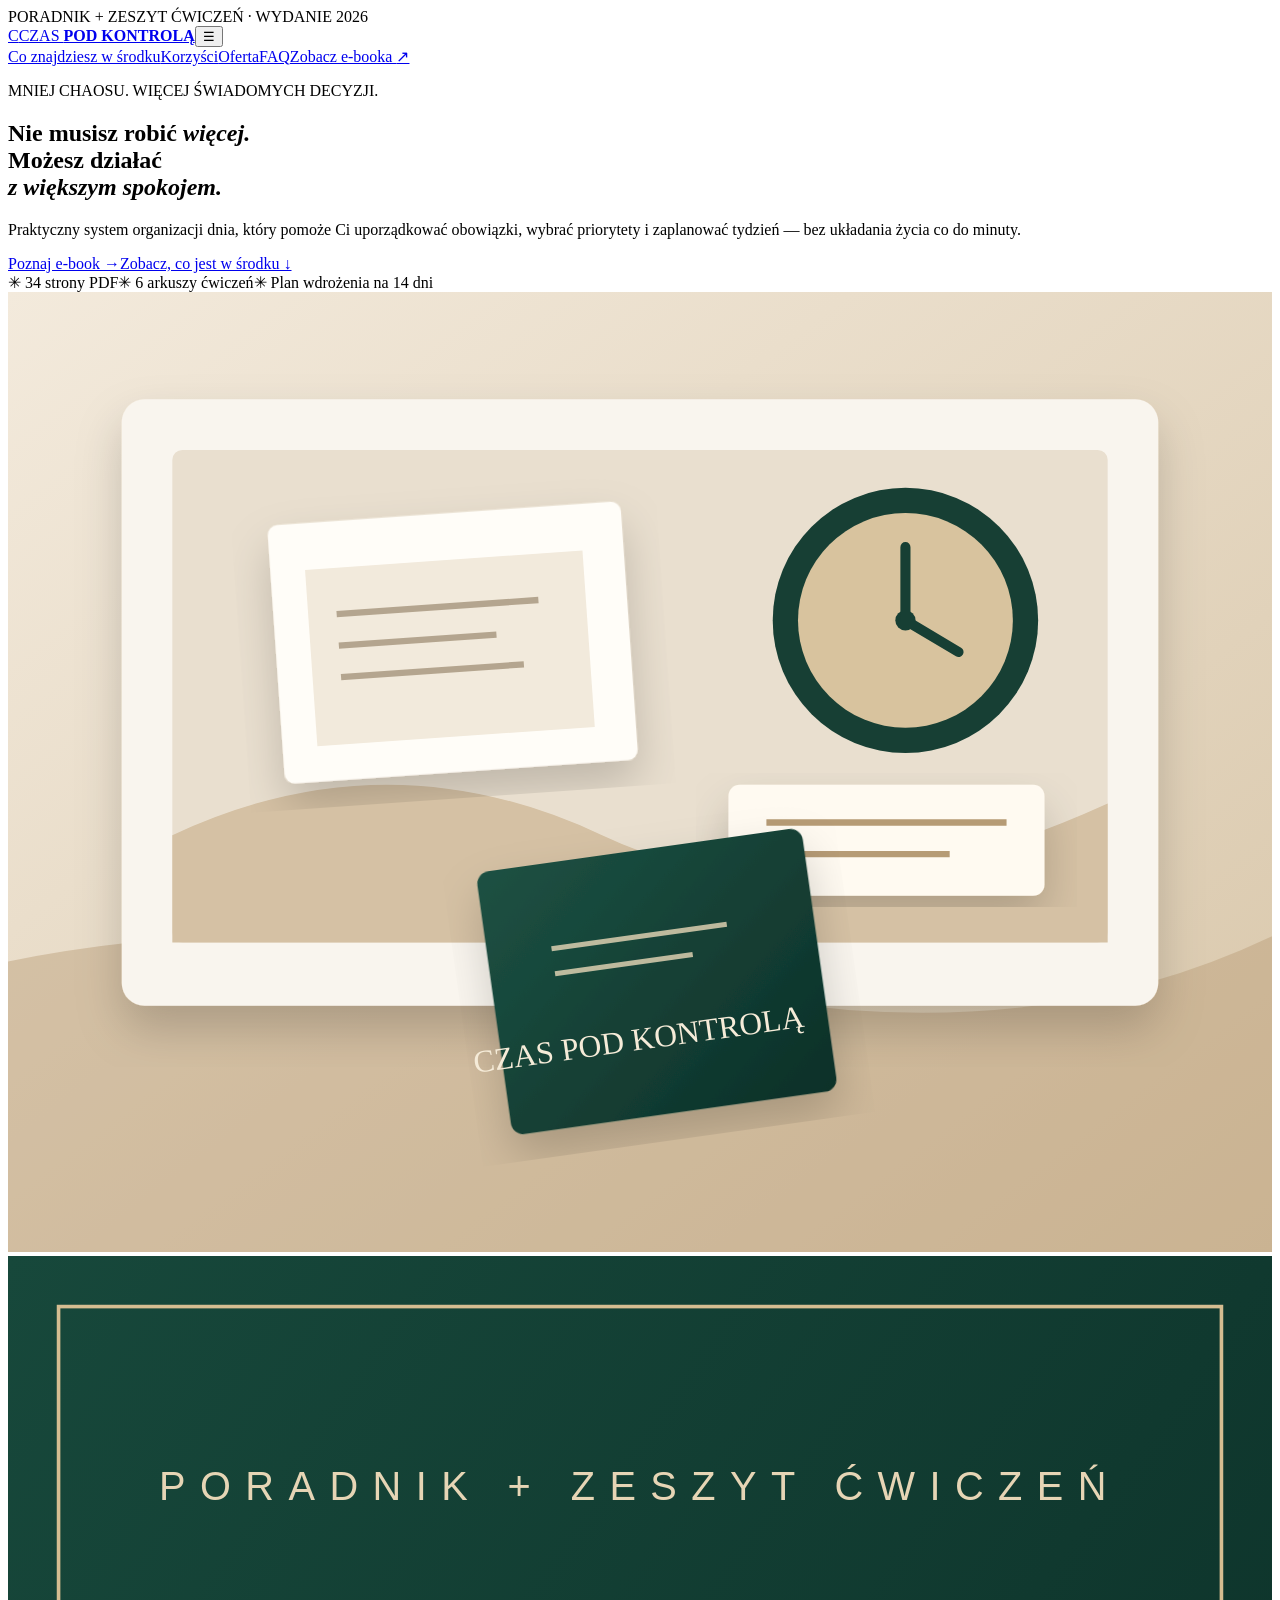
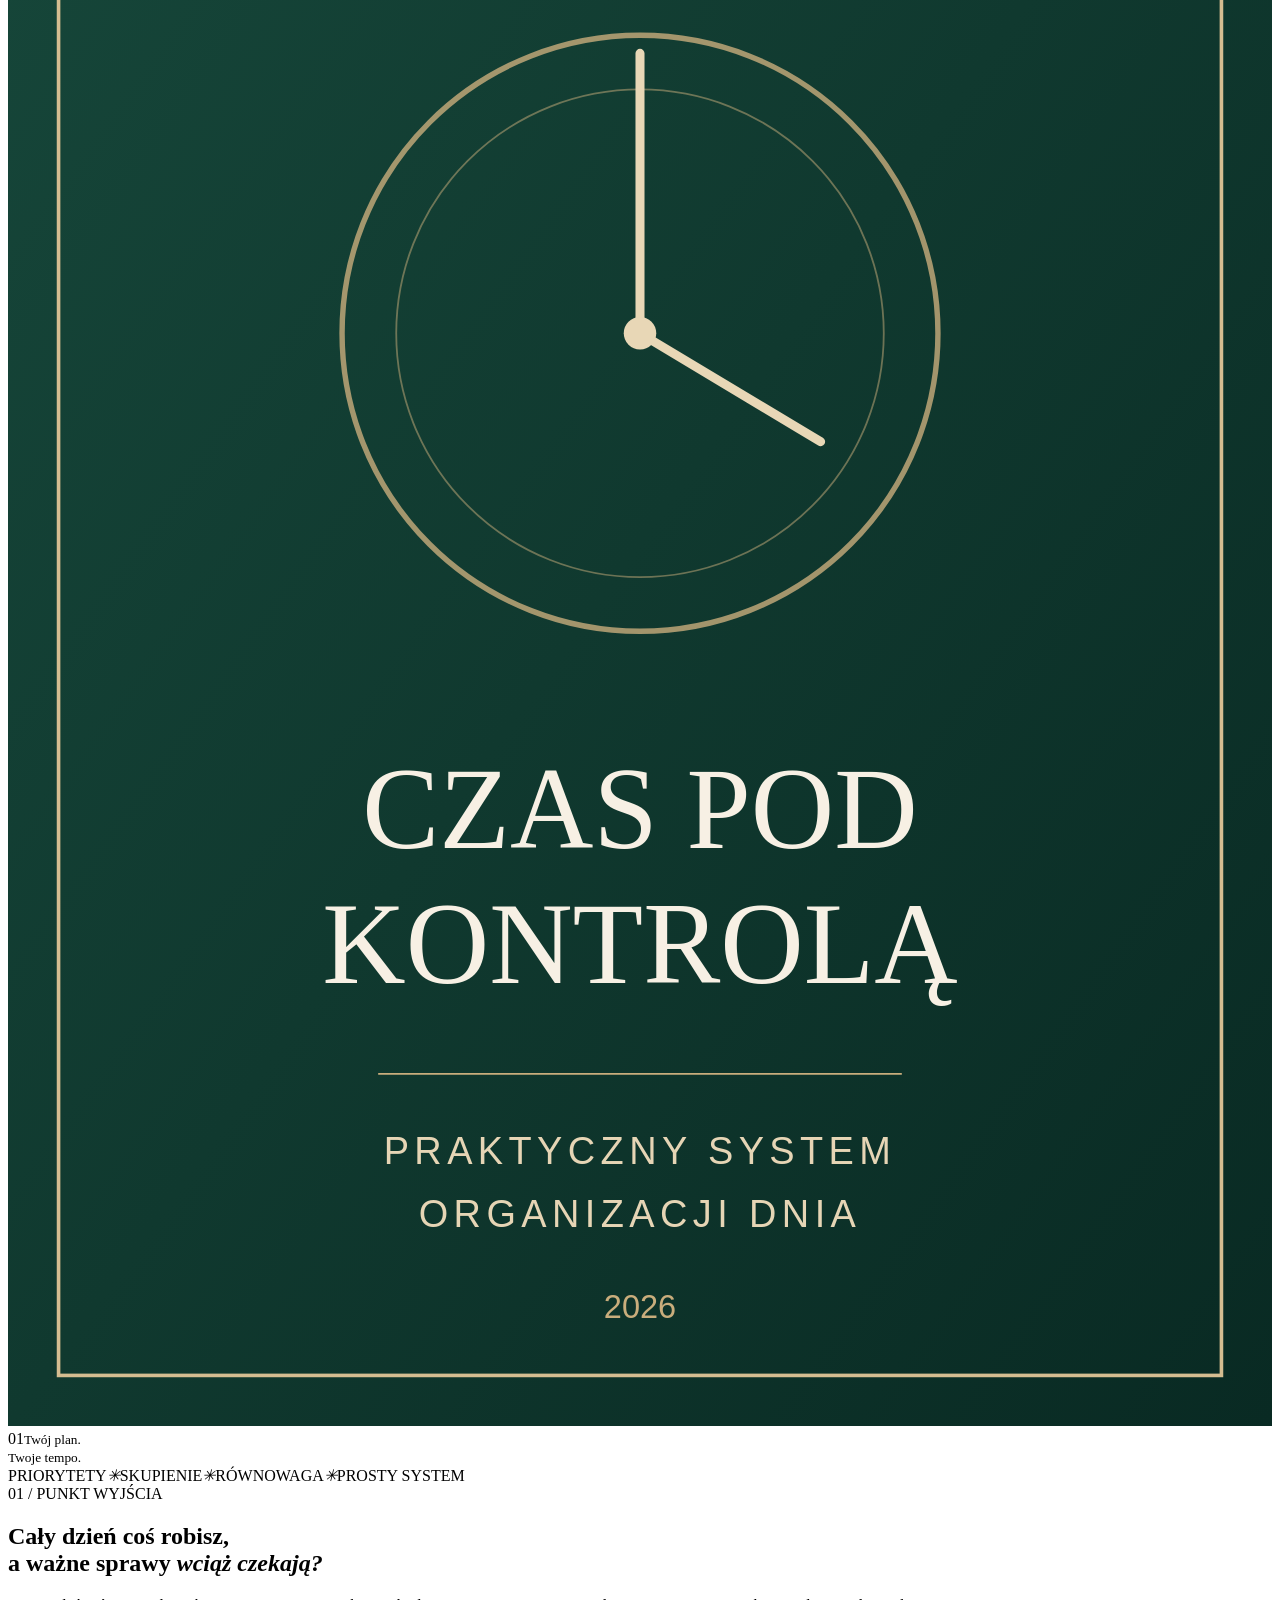
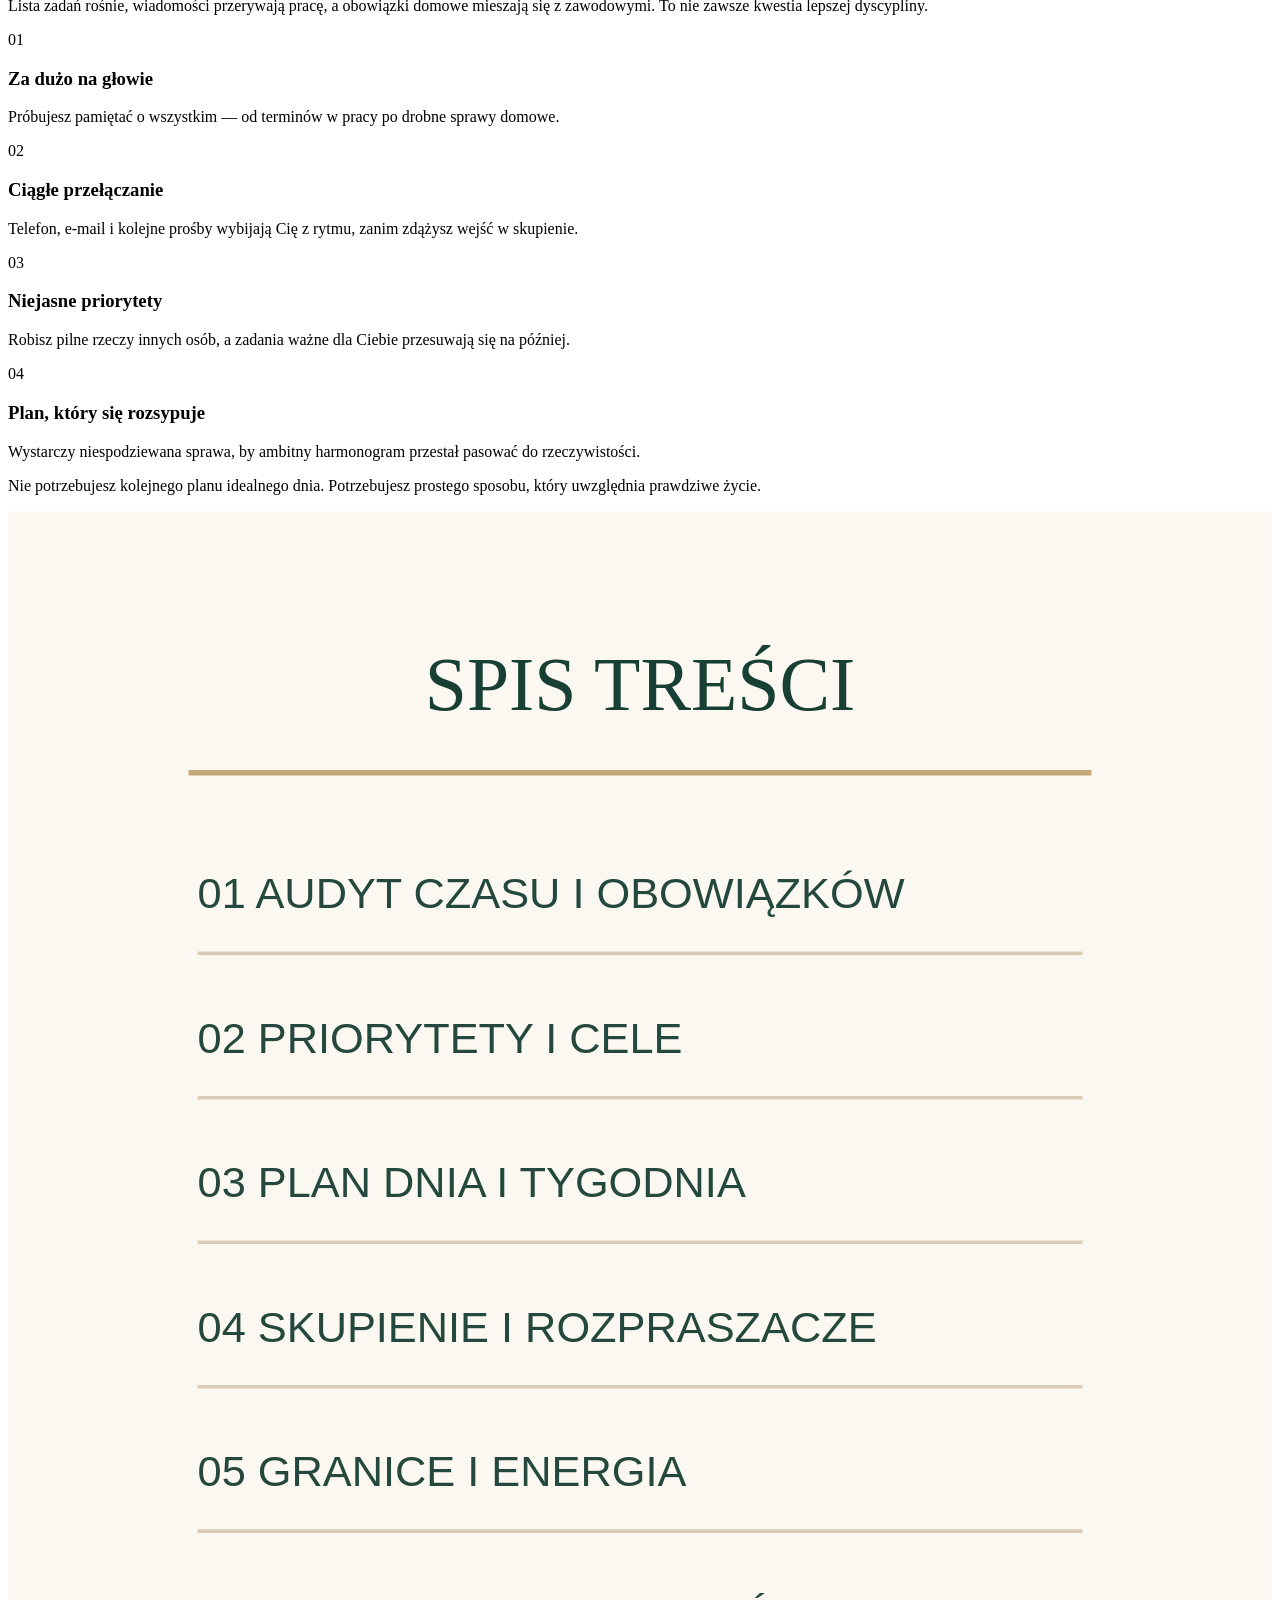
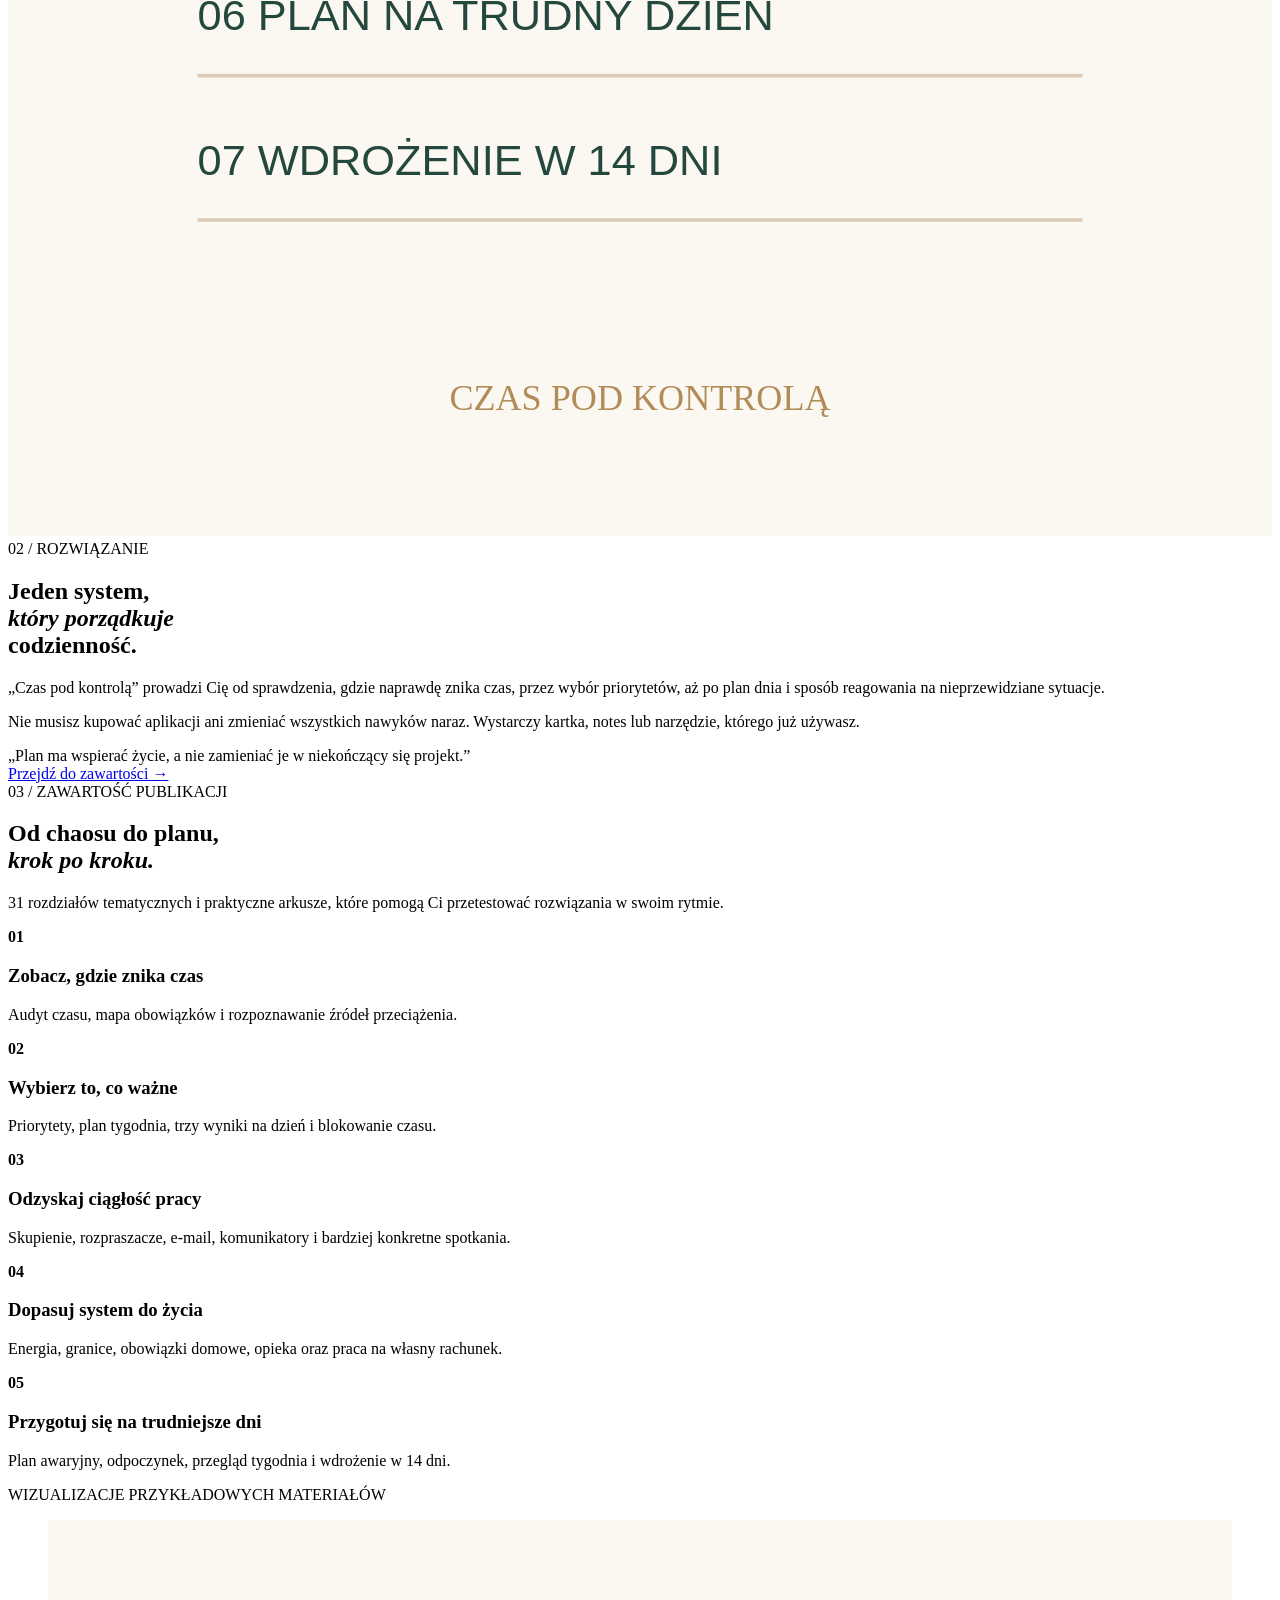
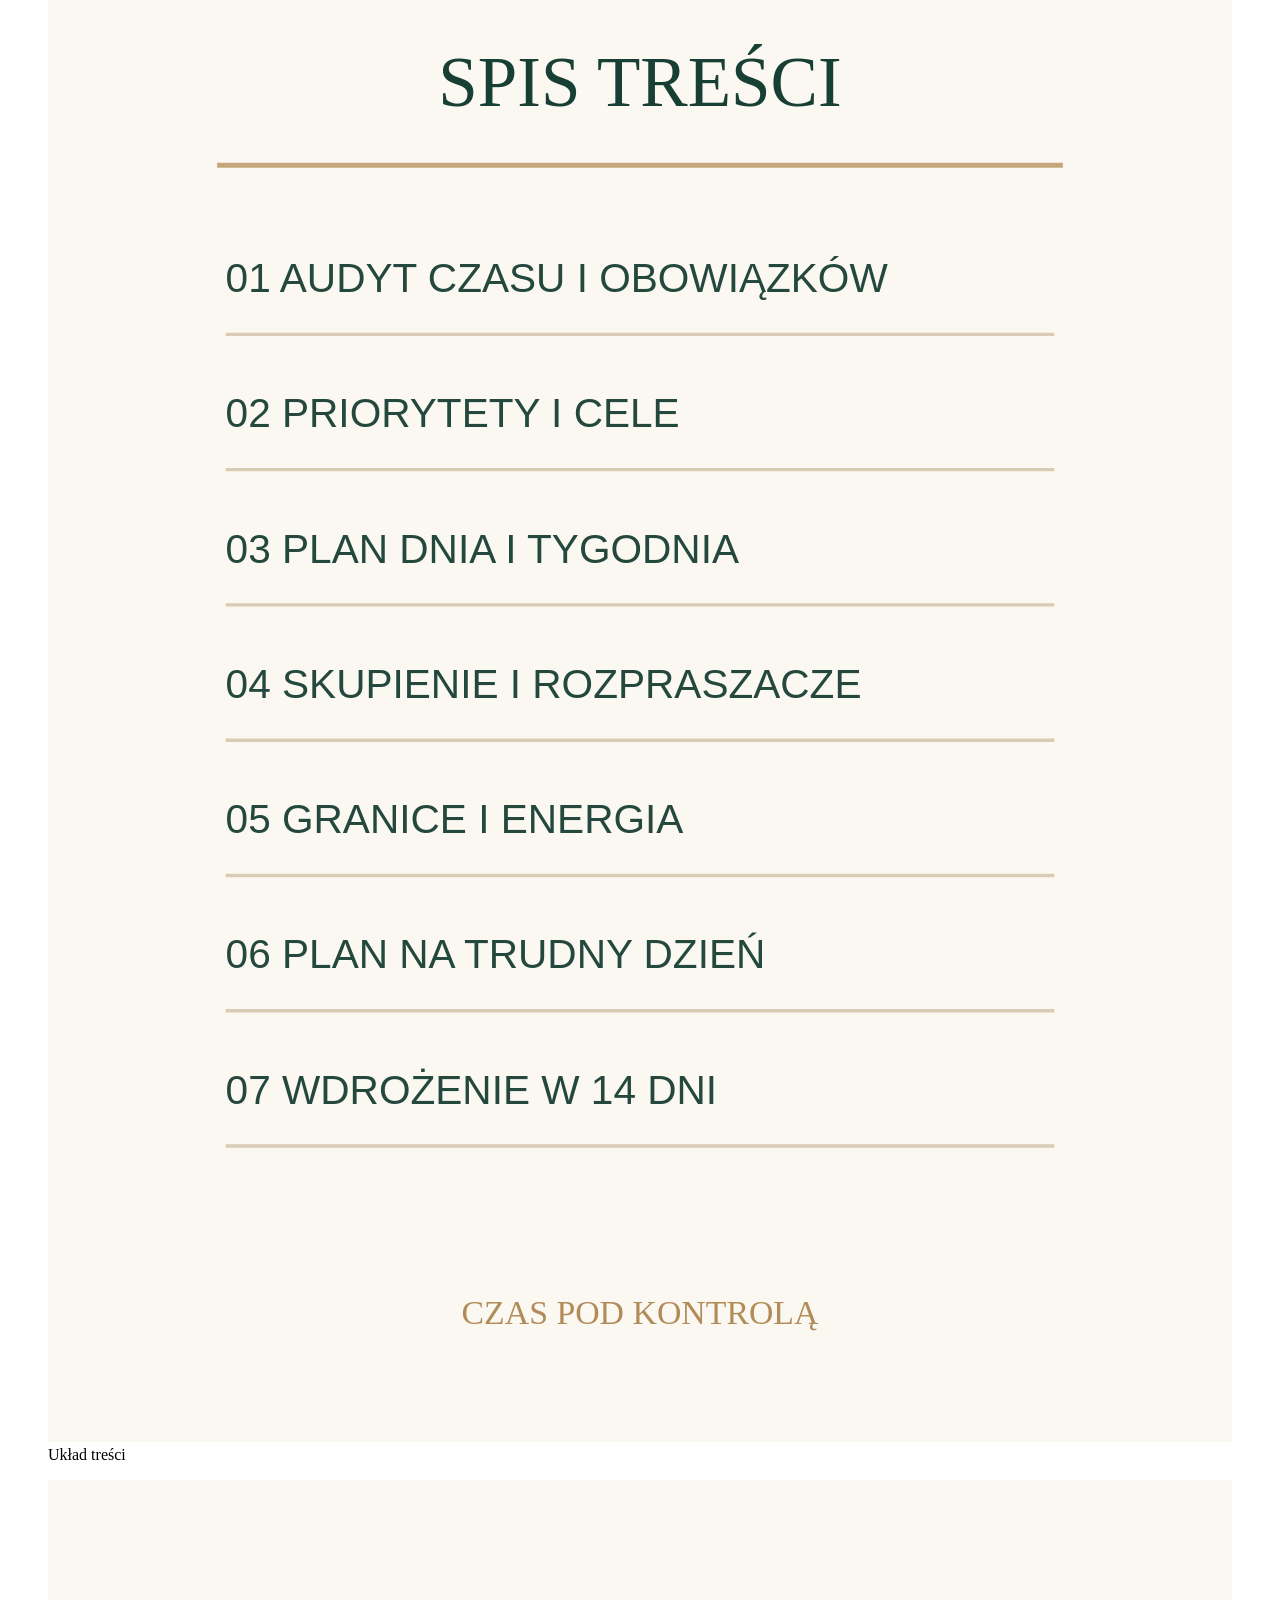
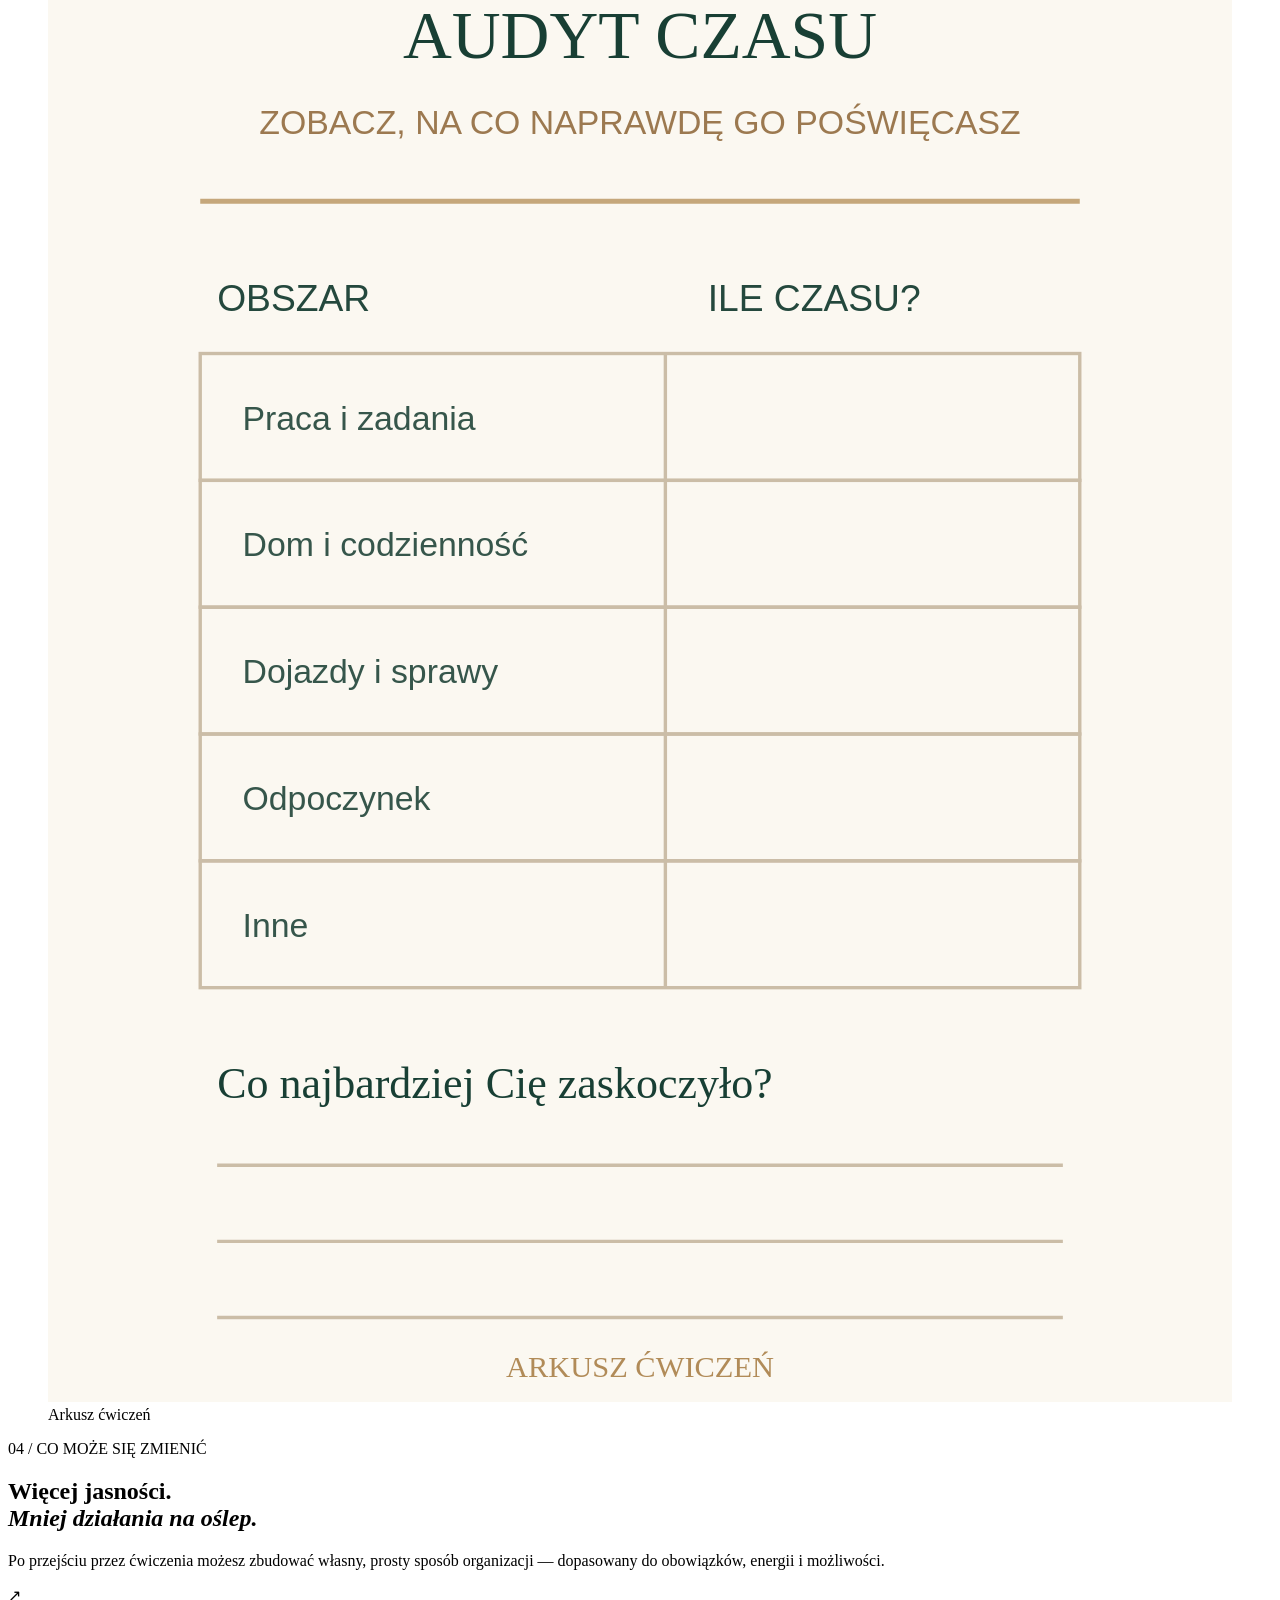
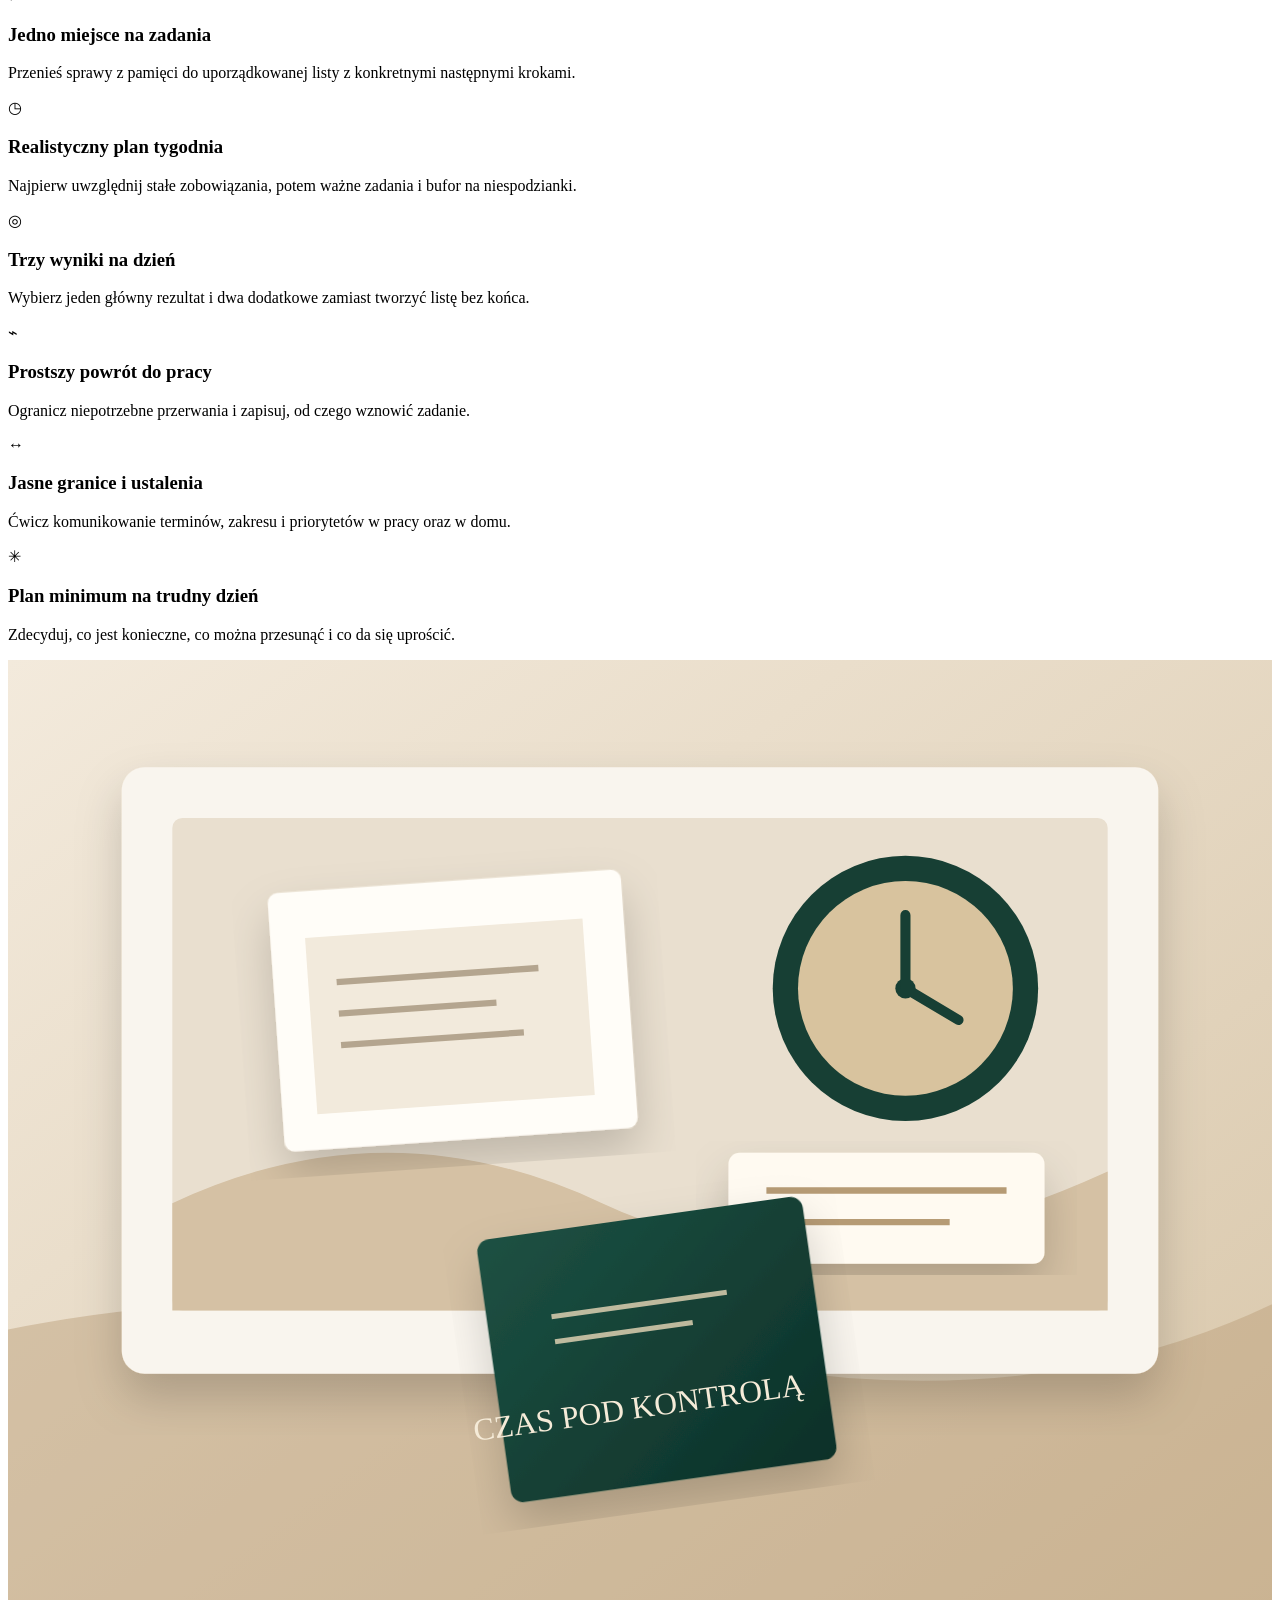
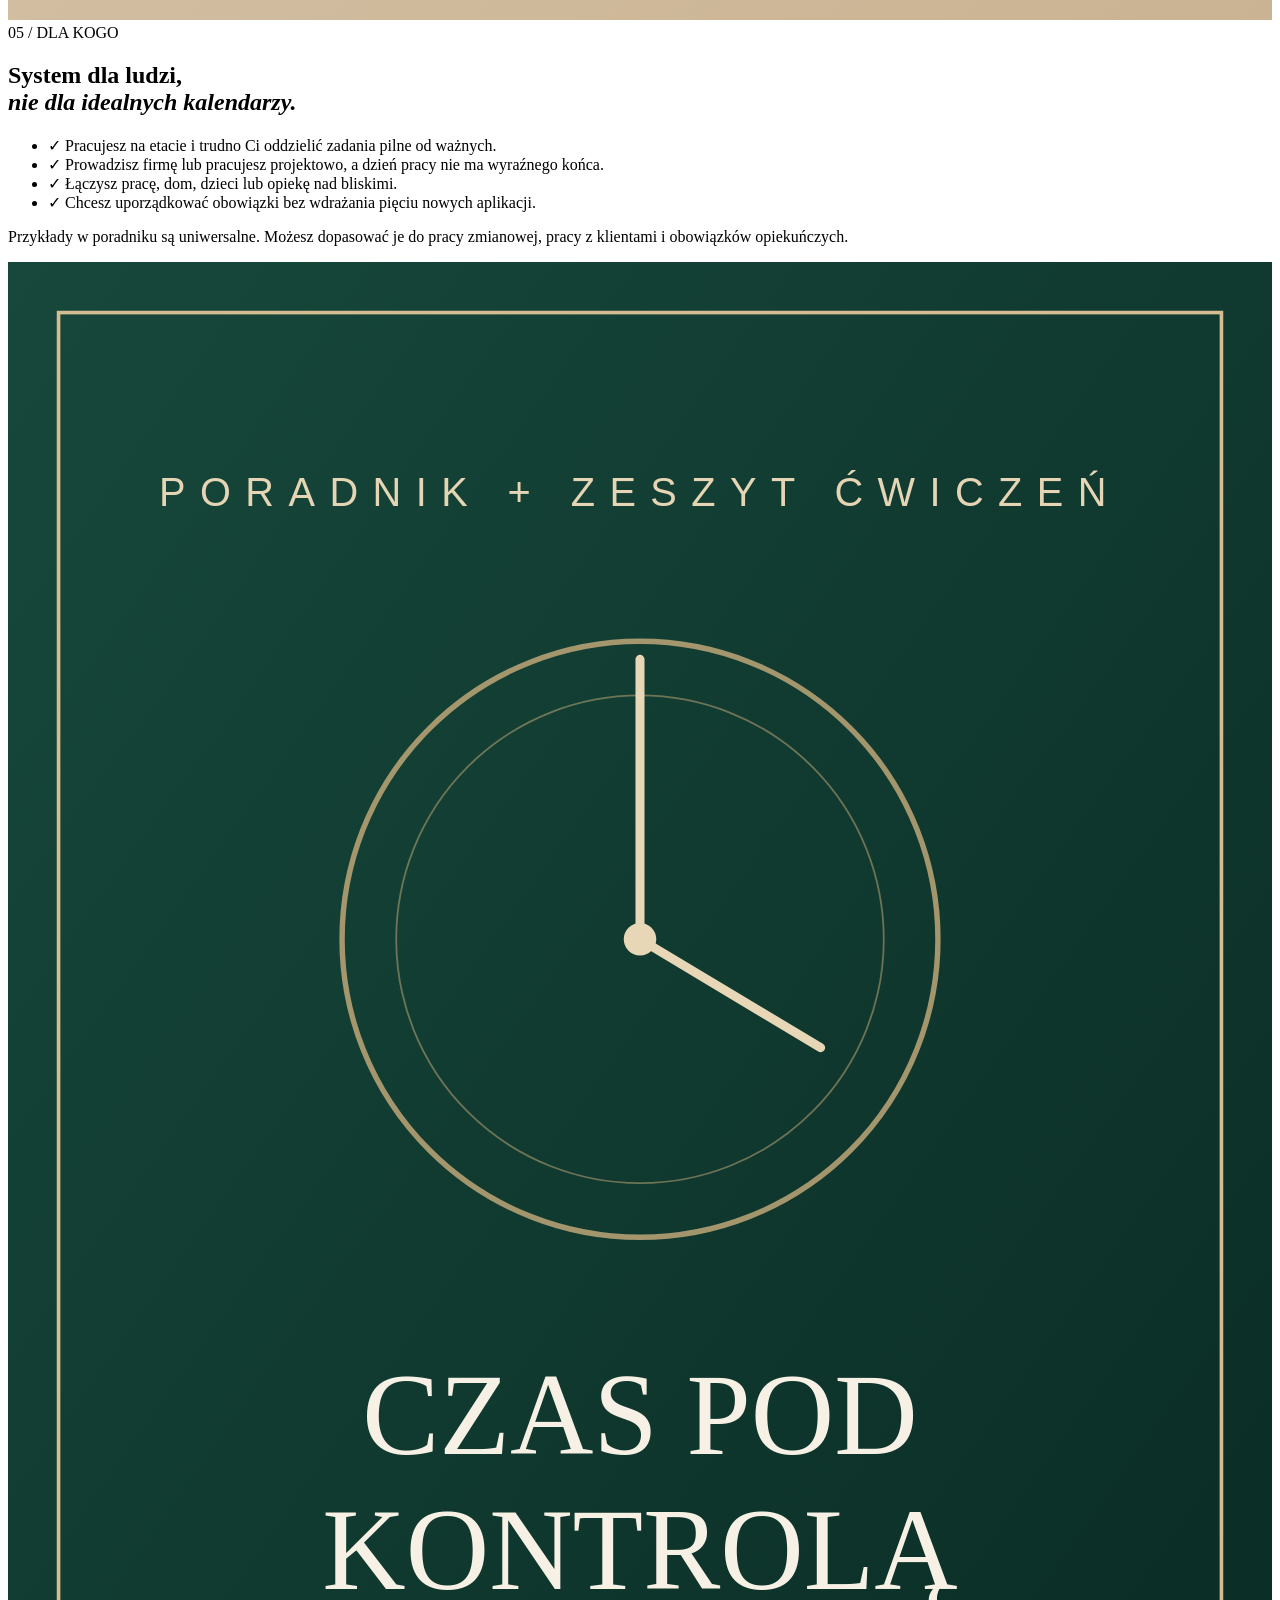
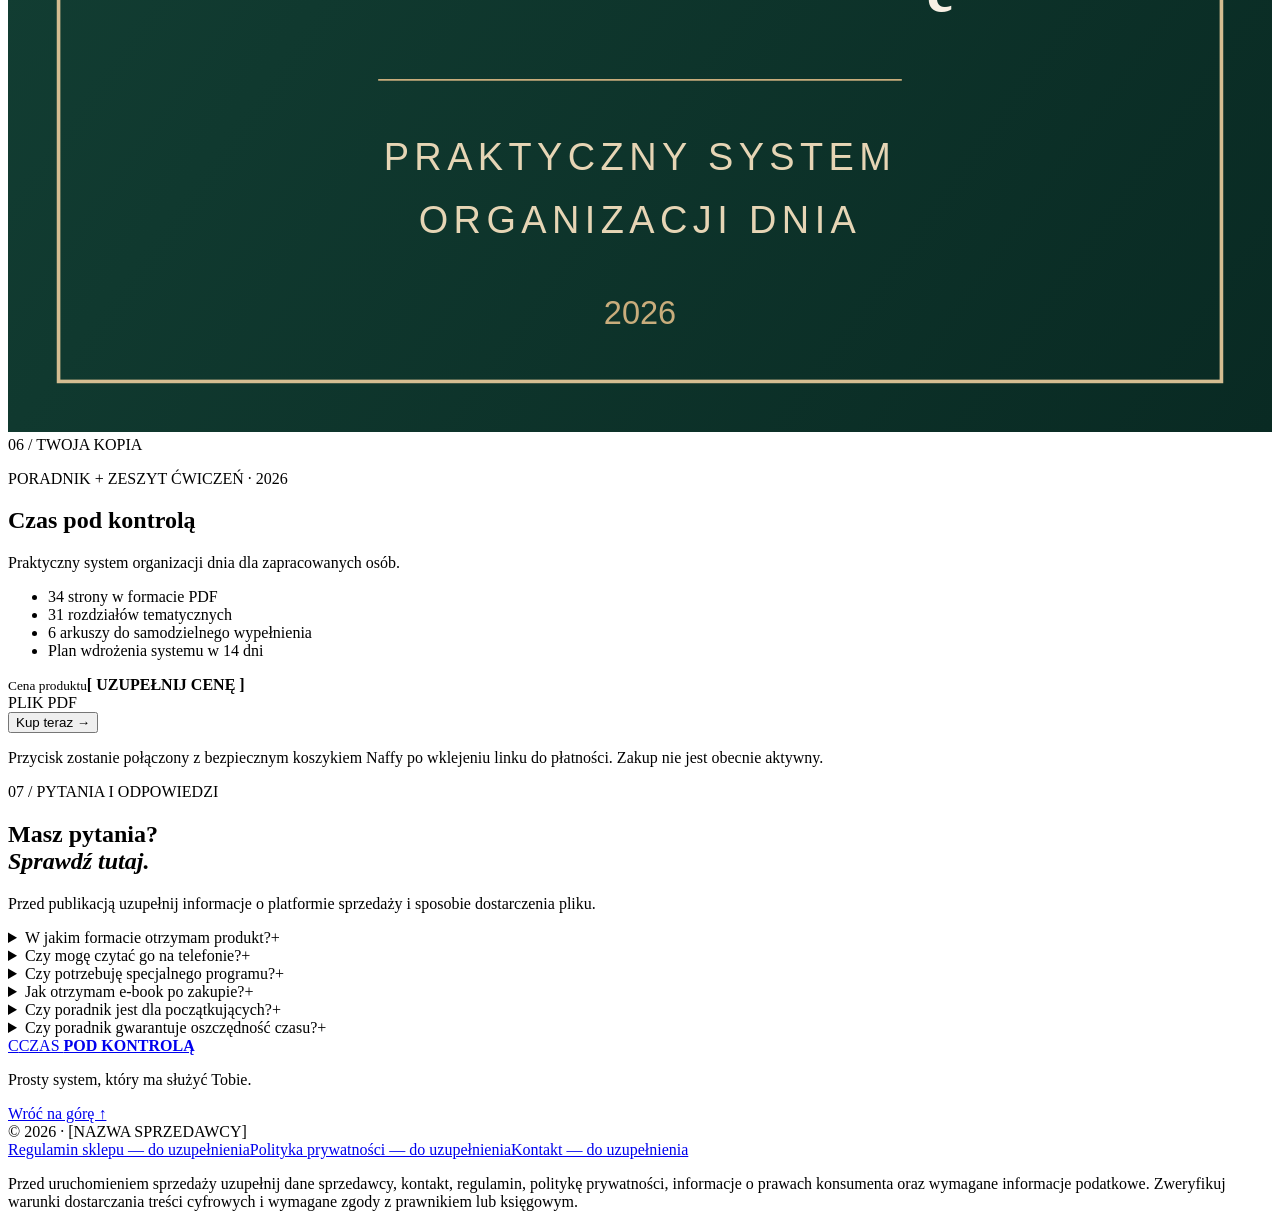
==== czas-pod-kontrola/index.html @ 0ae1eb03 "Add landing page HTML" ====
<!doctype html>
<html lang="pl">
<head>
<meta charset="utf-8"><meta name="viewport" content="width=device-width, initial-scale=1">
<meta name="theme-color" content="#123d32"><meta name="description" content="Czas pod kontrolą — praktyczny poradnik i zeszyt ćwiczeń. Uporządkuj zadania, zaplanuj tydzień i odzyskaj przestrzeń na ważne sprawy.">
<title>Czas pod kontrolą — praktyczny system organizacji dnia</title>
<link rel="preconnect" href="https://fonts.googleapis.com"><link rel="preconnect" href="https://fonts.gstatic.com" crossorigin><link href="https://fonts.googleapis.com/css2?family=DM+Sans:wght@400;500;600;700&family=Playfair+Display:wght@500;600;700&display=swap" rel="stylesheet">
<link rel="stylesheet" href="styles.css">
</head>
<body>
<div class="topline">PORADNIK + ZESZYT ĆWICZEŃ · WYDANIE 2026</div>
<header class="site-header"><a class="brand" href="#start"><span class="brand-mark">C</span><span>CZAS <b>POD KONTROLĄ</b></span></a><button class="menu-toggle" aria-label="Otwórz menu" aria-expanded="false">☰</button><nav class="nav"><a href="#srodek">Co znajdziesz w środku</a><a href="#korzysci">Korzyści</a><a href="#oferta">Oferta</a><a href="#faq">FAQ</a><a class="nav-cta" href="#oferta">Zobacz e-booka <span>↗</span></a></nav></header>
<main>
<section class="hero section" id="start"><div class="hero-copy"><p class="eyebrow"><span></span> MNIEJ CHAOSU. WIĘCEJ ŚWIADOMYCH DECYZJI.</p><h1>Nie musisz robić <em>więcej.</em><br>Możesz działać<br><em>z większym spokojem.</em></h1><p class="lead">Praktyczny system organizacji dnia, który pomoże Ci uporządkować obowiązki, wybrać priorytety i zaplanować tydzień — bez układania życia co do minuty.</p><div class="hero-actions"><a class="button primary" href="#oferta">Poznaj e-book <span>→</span></a><a class="text-link" href="#srodek">Zobacz, co jest w środku ↓</a></div><div class="hero-meta"><span>✳ 34 strony PDF</span><span>✳ 6 arkuszy ćwiczeń</span><span>✳ Plan wdrożenia na 14 dni</span></div></div><div class="hero-visual"><div class="visual-frame"><img src="assets/workspace.svg" alt="Ilustracja biurka z zegarem, notesem i kalendarzem w zielono-kremowej stylistyce"><div class="book-float"><img src="assets/cover-01.svg" alt="Wizualizacja okładki e-booka Czas pod kontrolą"></div></div><div class="round-note"><span>01</span><small>Twój plan.<br>Twoje tempo.</small></div></div></section>
<div class="ticker"><span>PRIORYTETY</span><i>✳</i><span>SKUPIENIE</span><i>✳</i><span>RÓWNOWAGA</span><i>✳</i><span>PROSTY SYSTEM</span></div>
<section class="problem section"><div class="section-kicker">01 / PUNKT WYJŚCIA</div><div class="split-heading"><h2>Cały dzień coś robisz,<br>a ważne sprawy <em>wciąż czekają?</em></h2><p>Lista zadań rośnie, wiadomości przerywają pracę, a obowiązki domowe mieszają się z zawodowymi. To nie zawsze kwestia lepszej dyscypliny.</p></div><div class="problem-grid"><article class="problem-card"><span>01</span><h3>Za dużo na głowie</h3><p>Próbujesz pamiętać o wszystkim — od terminów w pracy po drobne sprawy domowe.</p></article><article class="problem-card"><span>02</span><h3>Ciągłe przełączanie</h3><p>Telefon, e-mail i kolejne prośby wybijają Cię z rytmu, zanim zdążysz wejść w skupienie.</p></article><article class="problem-card"><span>03</span><h3>Niejasne priorytety</h3><p>Robisz pilne rzeczy innych osób, a zadania ważne dla Ciebie przesuwają się na później.</p></article><article class="problem-card"><span>04</span><h3>Plan, który się rozsypuje</h3><p>Wystarczy niespodziewana sprawa, by ambitny harmonogram przestał pasować do rzeczywistości.</p></article></div><p class="quiet-note">Nie potrzebujesz kolejnego planu idealnego dnia. Potrzebujesz prostego sposobu, który uwzględnia prawdziwe życie.</p></section>
<section class="solution section"><div class="solution-art"><img src="assets/sample-toc-03.svg" alt="Poglądowa grafika przedstawiająca układ treści poradnika"></div><div class="solution-copy"><div class="section-kicker">02 / ROZWIĄZANIE</div><h2>Jeden system,<br><em>który porządkuje</em><br>codzienność.</h2><p>„Czas pod kontrolą” prowadzi Cię od sprawdzenia, gdzie naprawdę znika czas, przez wybór priorytetów, aż po plan dnia i sposób reagowania na nieprzewidziane sytuacje.</p><p>Nie musisz kupować aplikacji ani zmieniać wszystkich nawyków naraz. Wystarczy kartka, notes lub narzędzie, którego już używasz.</p><div class="pullquote">„Plan ma wspierać życie, a nie zamieniać je w niekończący się projekt.”</div><a class="text-link dark" href="#srodek">Przejdź do zawartości →</a></div></section>
<section class="inside section" id="srodek"><div class="section-kicker">03 / ZAWARTOŚĆ PUBLIKACJI</div><div class="center-heading"><h2>Od chaosu do planu,<br><em>krok po kroku.</em></h2><p>31 rozdziałów tematycznych i praktyczne arkusze, które pomogą Ci przetestować rozwiązania w swoim rytmie.</p></div><div class="inside-grid"><div class="inside-list"><article><b>01</b><div><h3>Zobacz, gdzie znika czas</h3><p>Audyt czasu, mapa obowiązków i rozpoznawanie źródeł przeciążenia.</p></div></article><article><b>02</b><div><h3>Wybierz to, co ważne</h3><p>Priorytety, plan tygodnia, trzy wyniki na dzień i blokowanie czasu.</p></div></article><article><b>03</b><div><h3>Odzyskaj ciągłość pracy</h3><p>Skupienie, rozpraszacze, e-mail, komunikatory i bardziej konkretne spotkania.</p></div></article><article><b>04</b><div><h3>Dopasuj system do życia</h3><p>Energia, granice, obowiązki domowe, opieka oraz praca na własny rachunek.</p></div></article><article><b>05</b><div><h3>Przygotuj się na trudniejsze dni</h3><p>Plan awaryjny, odpoczynek, przegląd tygodnia i wdrożenie w 14 dni.</p></div></article></div><div class="sample-stack"><div class="sample-label">WIZUALIZACJE PRZYKŁADOWYCH MATERIAŁÓW</div><div class="sample-pages"><figure><img src="assets/sample-toc-03.svg" alt="Poglądowa wizualizacja spisu treści"><figcaption>Układ treści</figcaption></figure><figure><img src="assets/sample-worksheet-26.svg" alt="Poglądowa wizualizacja arkusza audytu czasu"><figcaption>Arkusz ćwiczeń</figcaption></figure></div></div></div></section>
<section class="benefits section" id="korzysci"><div class="section-kicker">04 / CO MOŻE SIĘ ZMIENIĆ</div><div class="split-heading"><h2>Więcej jasności.<br><em>Mniej działania na oślep.</em></h2><p>Po przejściu przez ćwiczenia możesz zbudować własny, prosty sposób organizacji — dopasowany do obowiązków, energii i możliwości.</p></div><div class="benefit-grid"><div class="benefit"><span>↗</span><h3>Jedno miejsce na zadania</h3><p>Przenieś sprawy z pamięci do uporządkowanej listy z konkretnymi następnymi krokami.</p></div><div class="benefit"><span>◷</span><h3>Realistyczny plan tygodnia</h3><p>Najpierw uwzględnij stałe zobowiązania, potem ważne zadania i bufor na niespodzianki.</p></div><div class="benefit"><span>◎</span><h3>Trzy wyniki na dzień</h3><p>Wybierz jeden główny rezultat i dwa dodatkowe zamiast tworzyć listę bez końca.</p></div><div class="benefit"><span>⌁</span><h3>Prostszy powrót do pracy</h3><p>Ogranicz niepotrzebne przerwania i zapisuj, od czego wznowić zadanie.</p></div><div class="benefit"><span>↔</span><h3>Jasne granice i ustalenia</h3><p>Ćwicz komunikowanie terminów, zakresu i priorytetów w pracy oraz w domu.</p></div><div class="benefit"><span>✳</span><h3>Plan minimum na trudny dzień</h3><p>Zdecyduj, co jest konieczne, co można przesunąć i co da się uprościć.</p></div></div></section>
<section class="forwho section"><div class="forwho-image"><img src="assets/workspace.svg" alt="Ilustracja przestrzeni do planowania dnia"></div><div class="forwho-copy"><div class="section-kicker">05 / DLA KOGO</div><h2>System dla ludzi,<br><em>nie dla idealnych kalendarzy.</em></h2><ul><li><span>✓</span> Pracujesz na etacie i trudno Ci oddzielić zadania pilne od ważnych.</li><li><span>✓</span> Prowadzisz firmę lub pracujesz projektowo, a dzień pracy nie ma wyraźnego końca.</li><li><span>✓</span> Łączysz pracę, dom, dzieci lub opiekę nad bliskimi.</li><li><span>✓</span> Chcesz uporządkować obowiązki bez wdrażania pięciu nowych aplikacji.</li></ul><p class="smallprint">Przykłady w poradniku są uniwersalne. Możesz dopasować je do pracy zmianowej, pracy z klientami i obowiązków opiekuńczych.</p></div></section>
<section class="offer section" id="oferta"><div class="offer-card"><div class="offer-cover"><img src="assets/cover-01.svg" alt="Wizualizacja okładki Czas pod kontrolą"></div><div class="offer-copy"><div class="section-kicker">06 / TWOJA KOPIA</div><p class="eyebrow">PORADNIK + ZESZYT ĆWICZEŃ · 2026</p><h2>Czas pod kontrolą</h2><p>Praktyczny system organizacji dnia dla zapracowanych osób.</p><ul class="offer-checks"><li>34 strony w formacie PDF</li><li>31 rozdziałów tematycznych</li><li>6 arkuszy do samodzielnego wypełnienia</li><li>Plan wdrożenia systemu w 14 dni</li></ul><div class="price-row"><div><small>Cena produktu</small><strong>[ UZUPEŁNIJ CENĘ ]</strong></div><span class="format-tag">PLIK PDF</span></div><button class="button primary buy-button" type="button">Kup teraz <span>→</span></button><p class="checkout-note">Przycisk zostanie połączony z bezpiecznym koszykiem Naffy po wklejeniu linku do płatności. Zakup nie jest obecnie aktywny.</p></div></div></section>
<section class="faq section" id="faq"><div class="section-kicker">07 / PYTANIA I ODPOWIEDZI</div><div class="faq-layout"><div><h2>Masz pytania?<br><em>Sprawdź tutaj.</em></h2><p>Przed publikacją uzupełnij informacje o platformie sprzedaży i sposobie dostarczenia pliku.</p></div><div class="faq-list"><details><summary>W jakim formacie otrzymam produkt?<span>+</span></summary><p>Produkt jest przygotowany jako plik PDF. E-book ma 34 strony.</p></details><details><summary>Czy mogę czytać go na telefonie?<span>+</span></summary><p>Tak. Pliki PDF można otwierać na telefonach, tabletach i komputerach za pomocą czytnika PDF lub przeglądarki obsługującej ten format.</p></details><details><summary>Czy potrzebuję specjalnego programu?<span>+</span></summary><p>Nie jest potrzebne specjalistyczne oprogramowanie. Wystarczy aplikacja lub przeglądarka obsługująca PDF.</p></details><details><summary>Jak otrzymam e-book po zakupie?<span>+</span></summary><p>Sposób dostarczenia należy skonfigurować w Naffy. Po podłączeniu koszyka należy tu potwierdzić dokładny sposób i termin dostawy.</p></details><details><summary>Czy poradnik jest dla początkujących?<span>+</span></summary><p>Tak. Zaczyna od audytu czasu i porządkowania obowiązków, a następnie przechodzi do priorytetów, planowania i wdrożenia systemu.</p></details><details><summary>Czy poradnik gwarantuje oszczędność czasu?<span>+</span></summary><p>Nie. Publikacja nie gwarantuje określonej oszczędności czasu ani wzrostu produktywności. Efekty zależą m.in. od rodzaju pracy, obciążenia i sytuacji życiowej.</p></details></div></div></section>
</main>
<footer class="footer"><div class="footer-main"><a class="brand light" href="#start"><span class="brand-mark">C</span><span>CZAS <b>POD KONTROLĄ</b></span></a><p>Prosty system, który ma służyć Tobie.</p><a href="#start" class="backtop">Wróć na górę ↑</a></div><div class="footer-bottom"><span>© 2026 · [NAZWA SPRZEDAWCY]</span><div><a href="#">Regulamin sklepu — do uzupełnienia</a><a href="#">Polityka prywatności — do uzupełnienia</a><a href="#">Kontakt — do uzupełnienia</a></div></div><p class="legal-placeholder">Przed uruchomieniem sprzedaży uzupełnij dane sprzedawcy, kontakt, regulamin, politykę prywatności, informacje o prawach konsumenta oraz wymagane informacje podatkowe. Zweryfikuj warunki dostarczania treści cyfrowych i wymagane zgody z prawnikiem lub księgowym.</p></footer>
<div class="notice" role="status" aria-live="polite"></div>
<script src="script.js"></script>
</body></html>
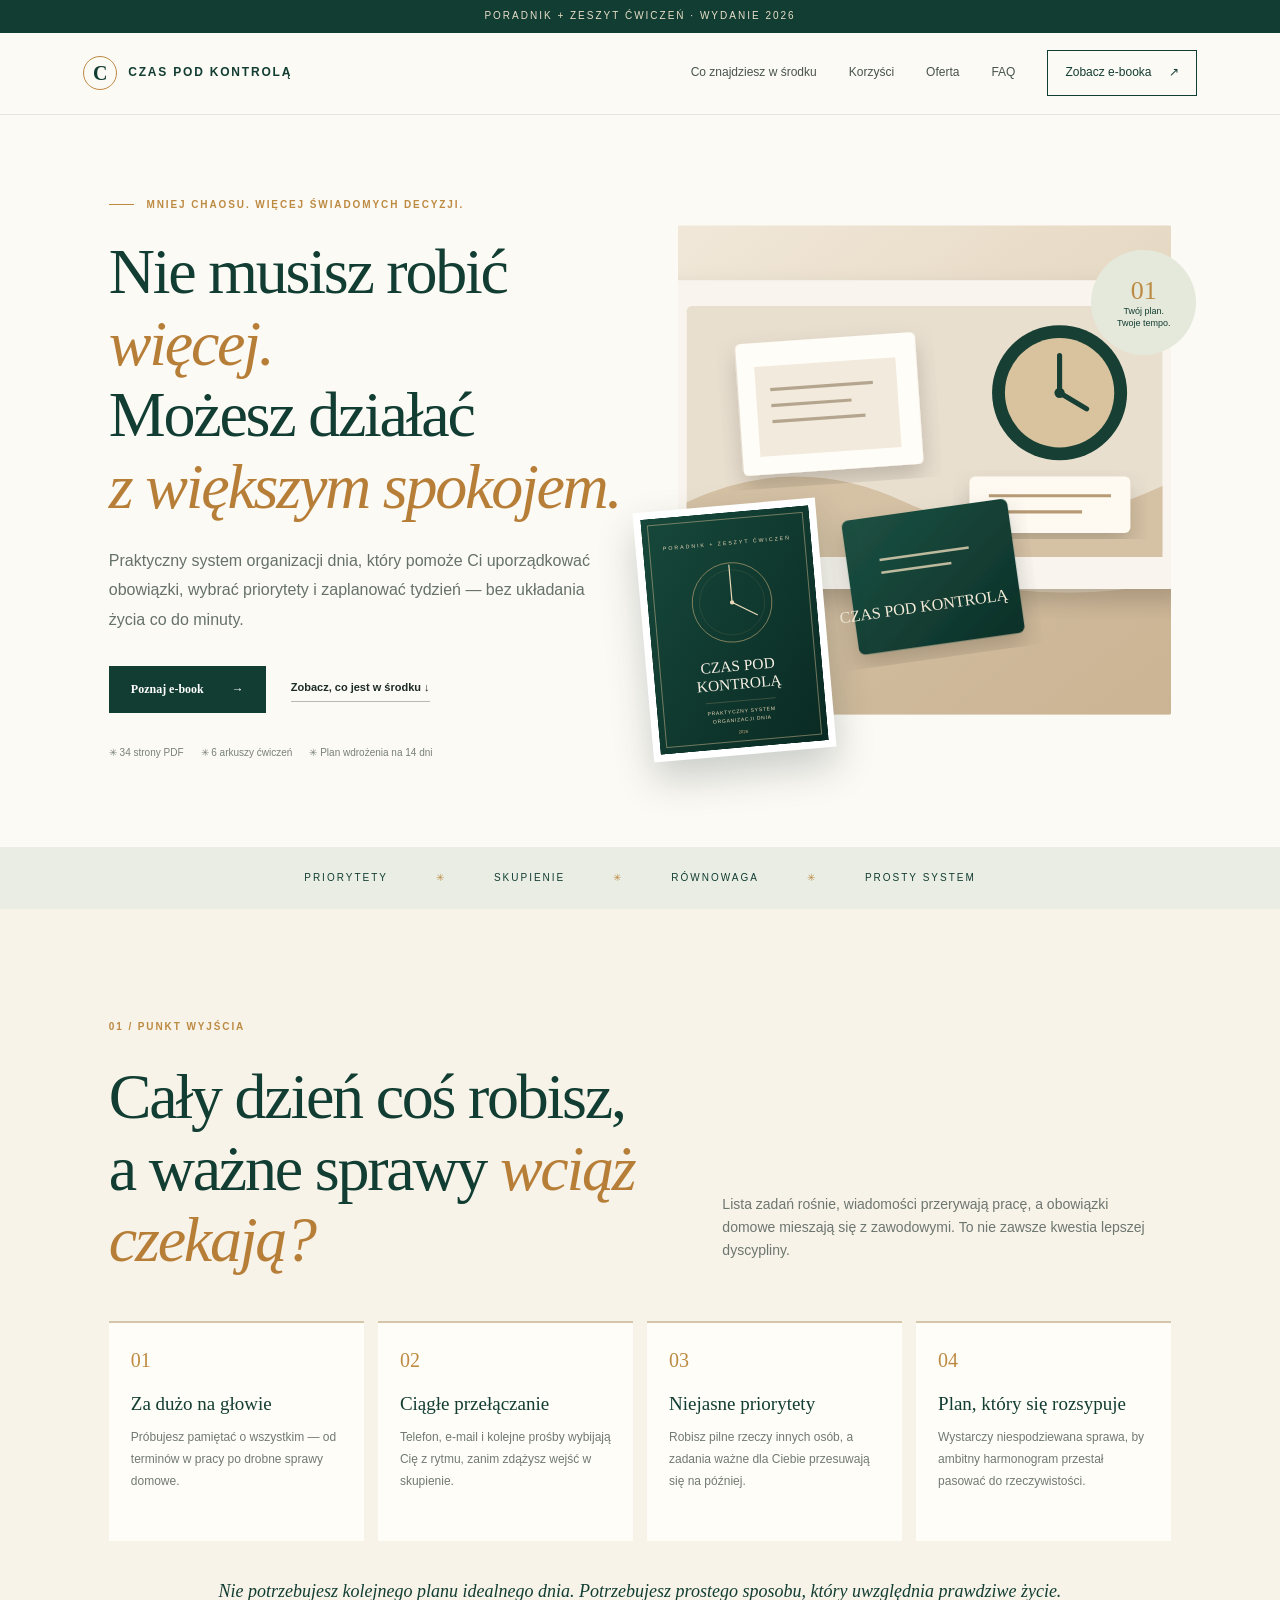
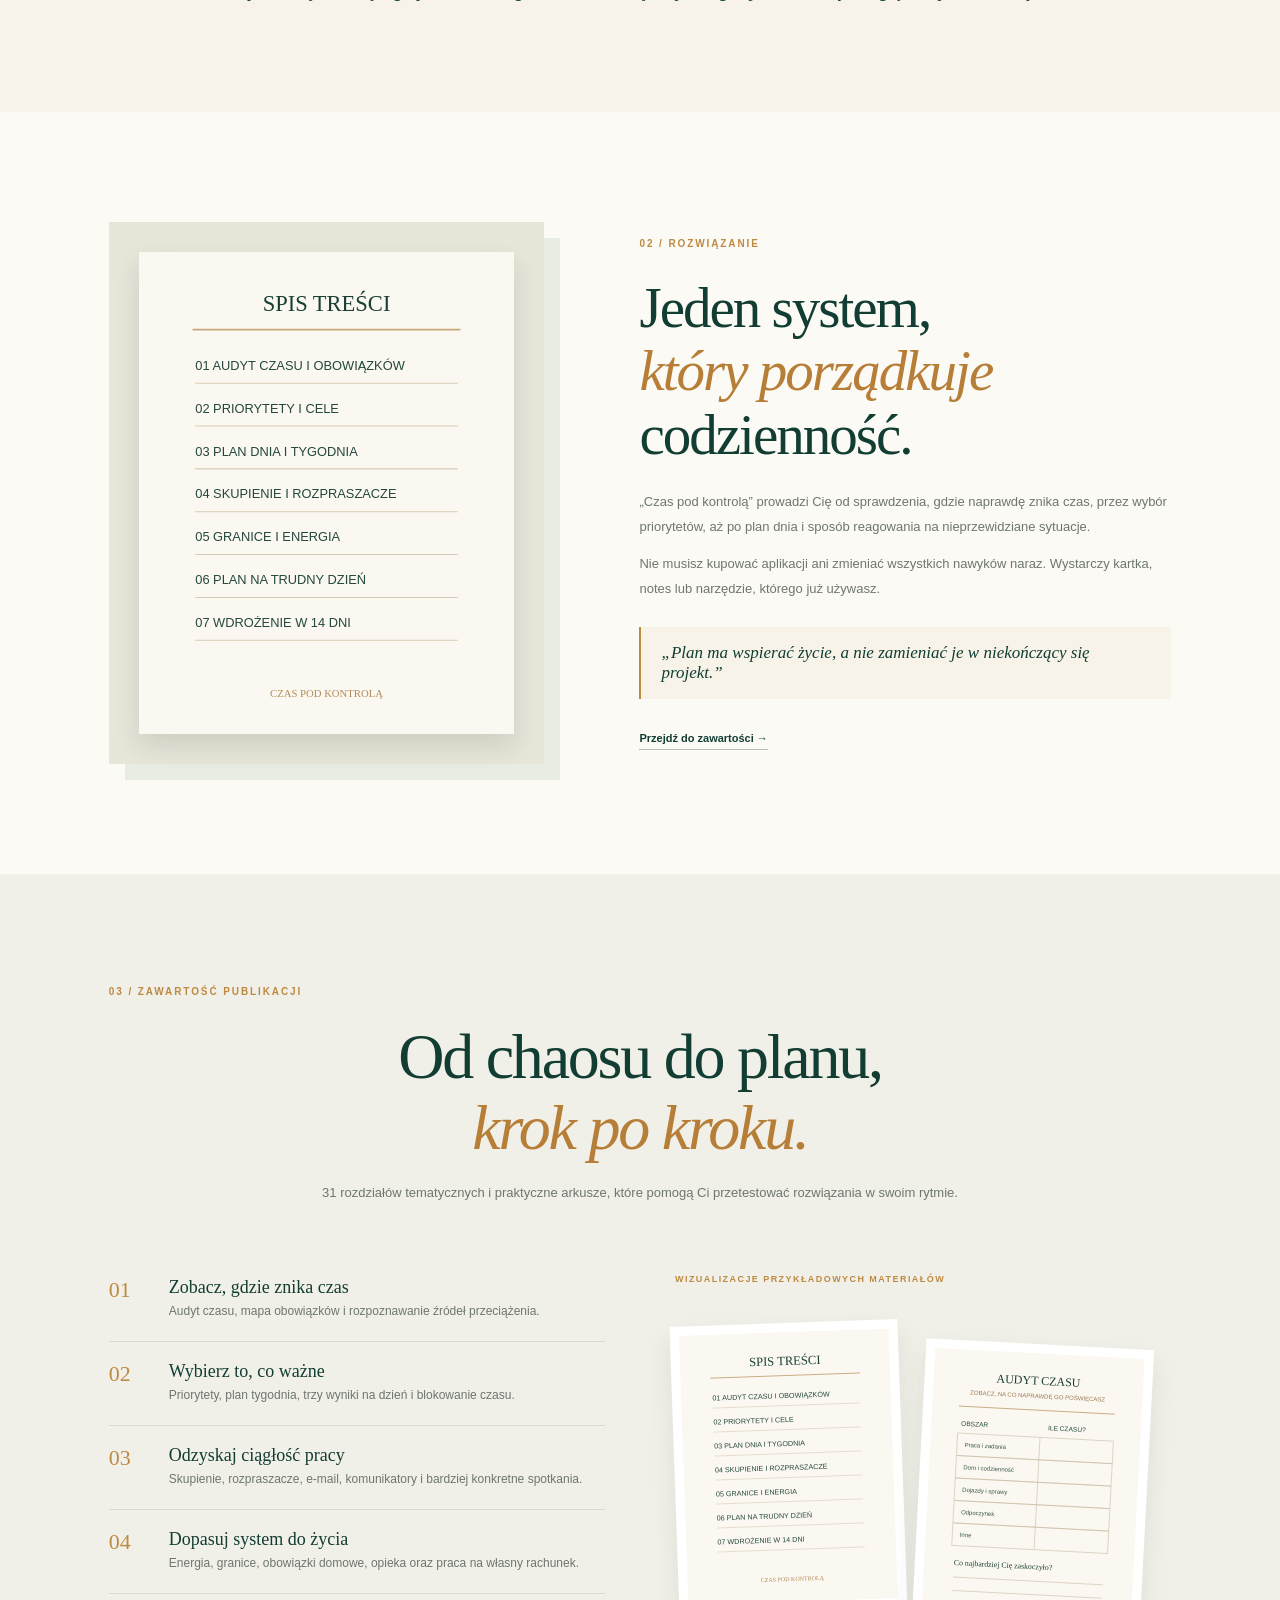
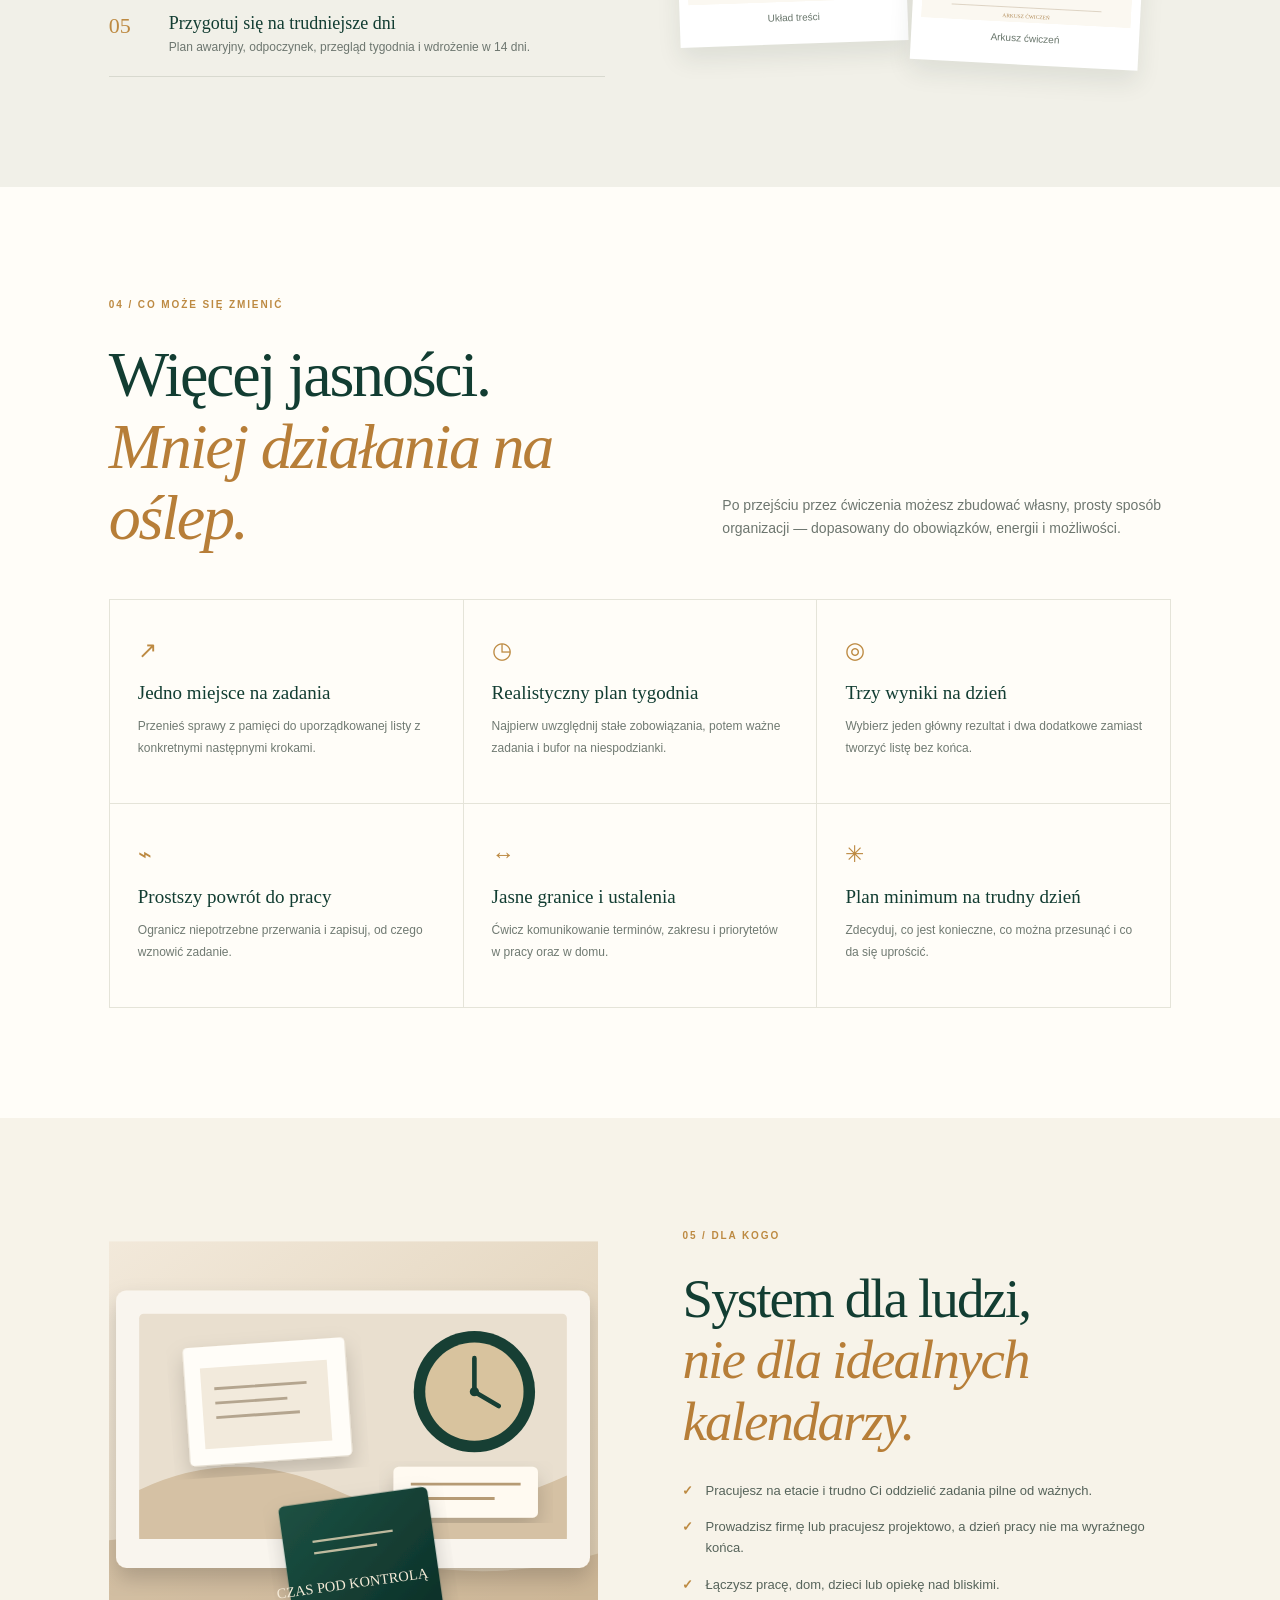
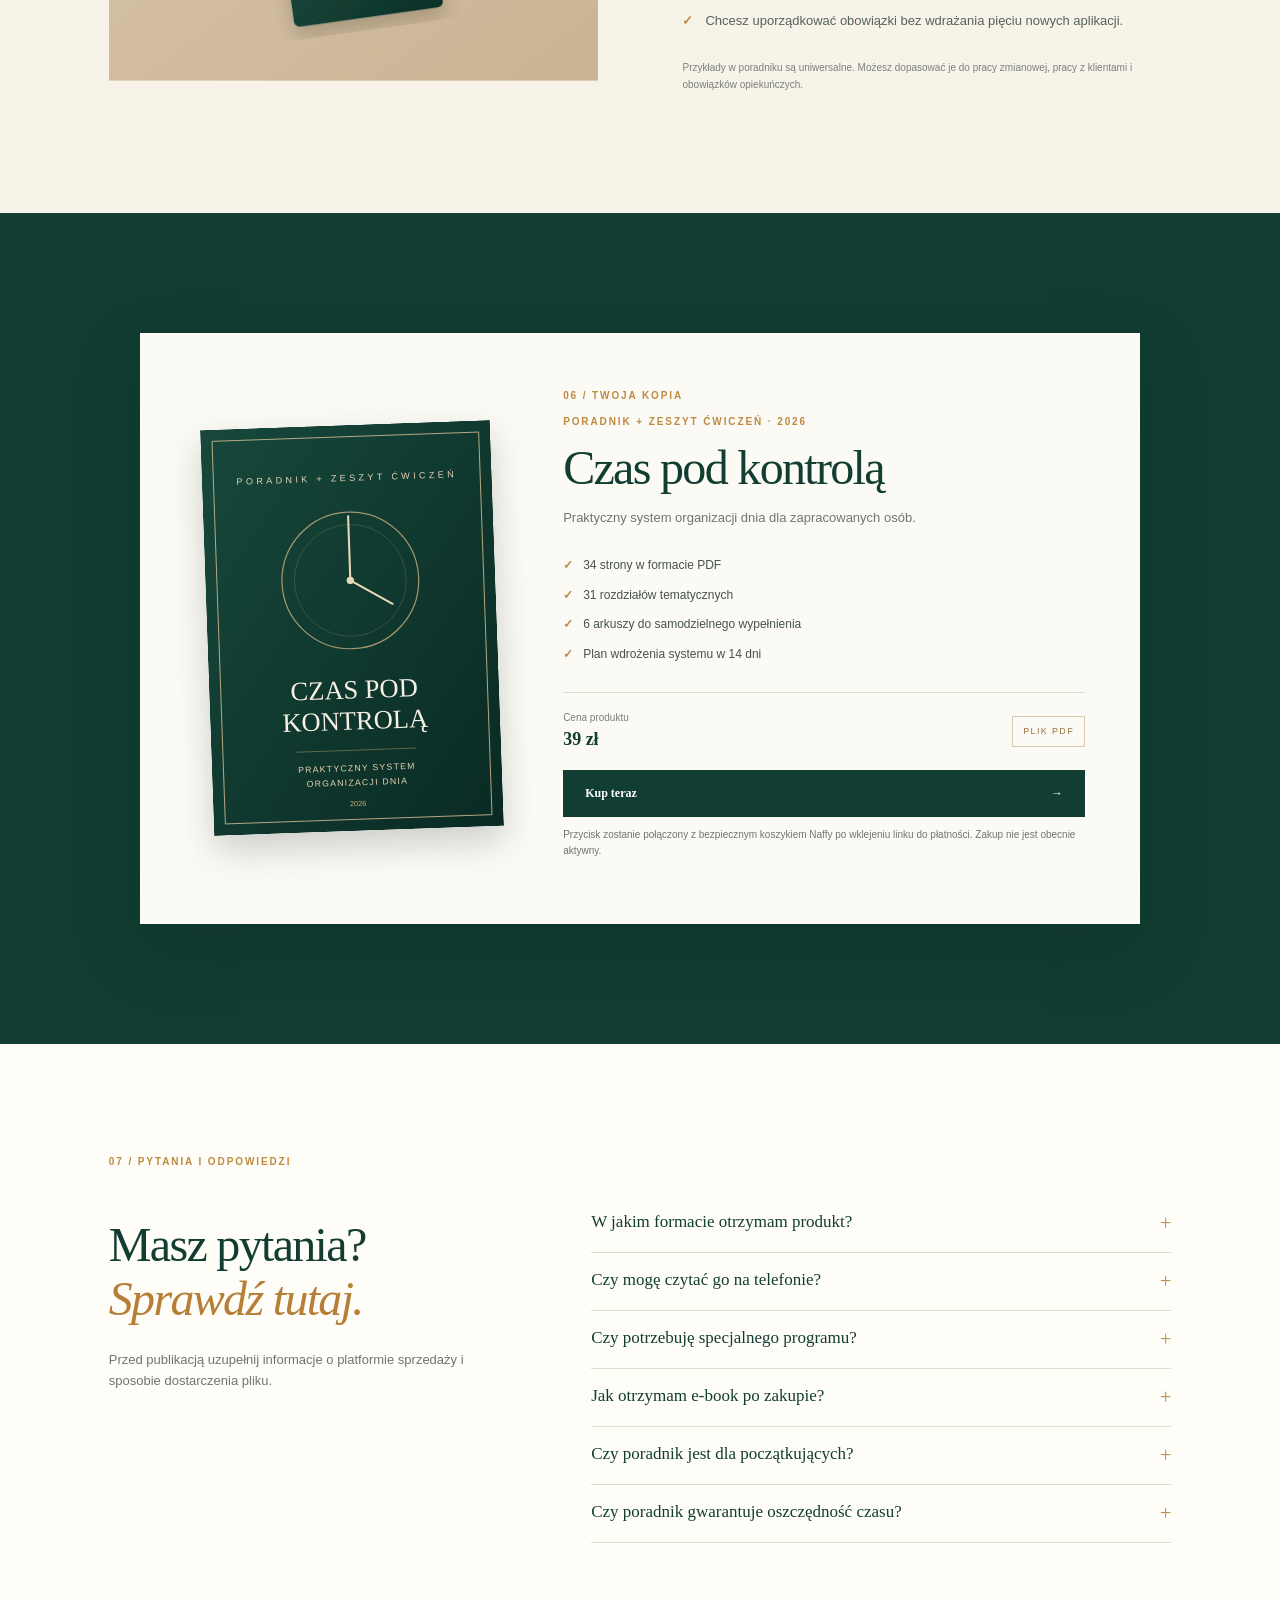
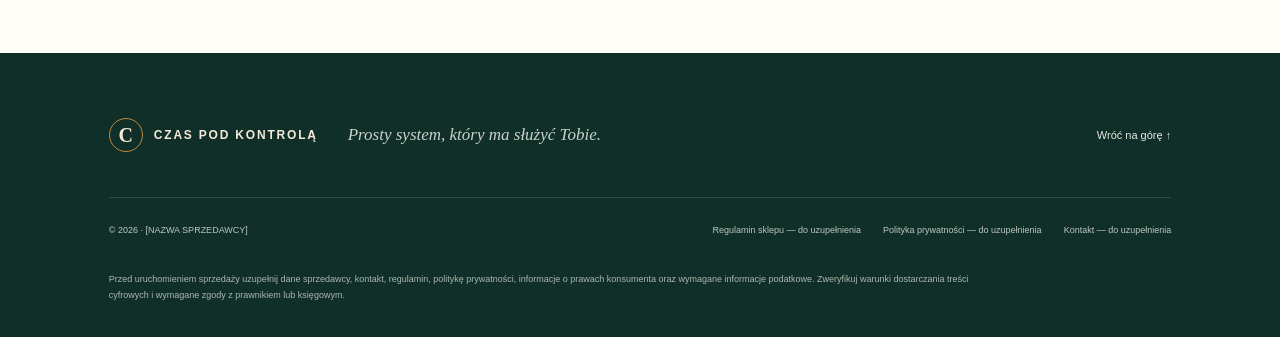
==== commit d7f63eed: "Set ebook price to 39 PLN" ====
--- a/czas-pod-kontrola/index.html
+++ b/czas-pod-kontrola/index.html
@@ -18,7 +18,7 @@
 <section class="inside section" id="srodek"><div class="section-kicker">03 / ZAWARTOŚĆ PUBLIKACJI</div><div class="center-heading"><h2>Od chaosu do planu,<br><em>krok po kroku.</em></h2><p>31 rozdziałów tematycznych i praktyczne arkusze, które pomogą Ci przetestować rozwiązania w swoim rytmie.</p></div><div class="inside-grid"><div class="inside-list"><article><b>01</b><div><h3>Zobacz, gdzie znika czas</h3><p>Audyt czasu, mapa obowiązków i rozpoznawanie źródeł przeciążenia.</p></div></article><article><b>02</b><div><h3>Wybierz to, co ważne</h3><p>Priorytety, plan tygodnia, trzy wyniki na dzień i blokowanie czasu.</p></div></article><article><b>03</b><div><h3>Odzyskaj ciągłość pracy</h3><p>Skupienie, rozpraszacze, e-mail, komunikatory i bardziej konkretne spotkania.</p></div></article><article><b>04</b><div><h3>Dopasuj system do życia</h3><p>Energia, granice, obowiązki domowe, opieka oraz praca na własny rachunek.</p></div></article><article><b>05</b><div><h3>Przygotuj się na trudniejsze dni</h3><p>Plan awaryjny, odpoczynek, przegląd tygodnia i wdrożenie w 14 dni.</p></div></article></div><div class="sample-stack"><div class="sample-label">WIZUALIZACJE PRZYKŁADOWYCH MATERIAŁÓW</div><div class="sample-pages"><figure><img src="assets/sample-toc-03.svg" alt="Poglądowa wizualizacja spisu treści"><figcaption>Układ treści</figcaption></figure><figure><img src="assets/sample-worksheet-26.svg" alt="Poglądowa wizualizacja arkusza audytu czasu"><figcaption>Arkusz ćwiczeń</figcaption></figure></div></div></div></section>
 <section class="benefits section" id="korzysci"><div class="section-kicker">04 / CO MOŻE SIĘ ZMIENIĆ</div><div class="split-heading"><h2>Więcej jasności.<br><em>Mniej działania na oślep.</em></h2><p>Po przejściu przez ćwiczenia możesz zbudować własny, prosty sposób organizacji — dopasowany do obowiązków, energii i możliwości.</p></div><div class="benefit-grid"><div class="benefit"><span>↗</span><h3>Jedno miejsce na zadania</h3><p>Przenieś sprawy z pamięci do uporządkowanej listy z konkretnymi następnymi krokami.</p></div><div class="benefit"><span>◷</span><h3>Realistyczny plan tygodnia</h3><p>Najpierw uwzględnij stałe zobowiązania, potem ważne zadania i bufor na niespodzianki.</p></div><div class="benefit"><span>◎</span><h3>Trzy wyniki na dzień</h3><p>Wybierz jeden główny rezultat i dwa dodatkowe zamiast tworzyć listę bez końca.</p></div><div class="benefit"><span>⌁</span><h3>Prostszy powrót do pracy</h3><p>Ogranicz niepotrzebne przerwania i zapisuj, od czego wznowić zadanie.</p></div><div class="benefit"><span>↔</span><h3>Jasne granice i ustalenia</h3><p>Ćwicz komunikowanie terminów, zakresu i priorytetów w pracy oraz w domu.</p></div><div class="benefit"><span>✳</span><h3>Plan minimum na trudny dzień</h3><p>Zdecyduj, co jest konieczne, co można przesunąć i co da się uprościć.</p></div></div></section>
 <section class="forwho section"><div class="forwho-image"><img src="assets/workspace.svg" alt="Ilustracja przestrzeni do planowania dnia"></div><div class="forwho-copy"><div class="section-kicker">05 / DLA KOGO</div><h2>System dla ludzi,<br><em>nie dla idealnych kalendarzy.</em></h2><ul><li><span>✓</span> Pracujesz na etacie i trudno Ci oddzielić zadania pilne od ważnych.</li><li><span>✓</span> Prowadzisz firmę lub pracujesz projektowo, a dzień pracy nie ma wyraźnego końca.</li><li><span>✓</span> Łączysz pracę, dom, dzieci lub opiekę nad bliskimi.</li><li><span>✓</span> Chcesz uporządkować obowiązki bez wdrażania pięciu nowych aplikacji.</li></ul><p class="smallprint">Przykłady w poradniku są uniwersalne. Możesz dopasować je do pracy zmianowej, pracy z klientami i obowiązków opiekuńczych.</p></div></section>
-<section class="offer section" id="oferta"><div class="offer-card"><div class="offer-cover"><img src="assets/cover-01.svg" alt="Wizualizacja okładki Czas pod kontrolą"></div><div class="offer-copy"><div class="section-kicker">06 / TWOJA KOPIA</div><p class="eyebrow">PORADNIK + ZESZYT ĆWICZEŃ · 2026</p><h2>Czas pod kontrolą</h2><p>Praktyczny system organizacji dnia dla zapracowanych osób.</p><ul class="offer-checks"><li>34 strony w formacie PDF</li><li>31 rozdziałów tematycznych</li><li>6 arkuszy do samodzielnego wypełnienia</li><li>Plan wdrożenia systemu w 14 dni</li></ul><div class="price-row"><div><small>Cena produktu</small><strong>[ UZUPEŁNIJ CENĘ ]</strong></div><span class="format-tag">PLIK PDF</span></div><button class="button primary buy-button" type="button">Kup teraz <span>→</span></button><p class="checkout-note">Przycisk zostanie połączony z bezpiecznym koszykiem Naffy po wklejeniu linku do płatności. Zakup nie jest obecnie aktywny.</p></div></div></section>
+<section class="offer section" id="oferta"><div class="offer-card"><div class="offer-cover"><img src="assets/cover-01.svg" alt="Wizualizacja okładki Czas pod kontrolą"></div><div class="offer-copy"><div class="section-kicker">06 / TWOJA KOPIA</div><p class="eyebrow">PORADNIK + ZESZYT ĆWICZEŃ · 2026</p><h2>Czas pod kontrolą</h2><p>Praktyczny system organizacji dnia dla zapracowanych osób.</p><ul class="offer-checks"><li>34 strony w formacie PDF</li><li>31 rozdziałów tematycznych</li><li>6 arkuszy do samodzielnego wypełnienia</li><li>Plan wdrożenia systemu w 14 dni</li></ul><div class="price-row"><div><small>Cena produktu</small><strong>39 zł</strong></div><span class="format-tag">PLIK PDF</span></div><button class="button primary buy-button" type="button">Kup teraz <span>→</span></button><p class="checkout-note">Przycisk zostanie połączony z bezpiecznym koszykiem Naffy po wklejeniu linku do płatności. Zakup nie jest obecnie aktywny.</p></div></div></section>
 <section class="faq section" id="faq"><div class="section-kicker">07 / PYTANIA I ODPOWIEDZI</div><div class="faq-layout"><div><h2>Masz pytania?<br><em>Sprawdź tutaj.</em></h2><p>Przed publikacją uzupełnij informacje o platformie sprzedaży i sposobie dostarczenia pliku.</p></div><div class="faq-list"><details><summary>W jakim formacie otrzymam produkt?<span>+</span></summary><p>Produkt jest przygotowany jako plik PDF. E-book ma 34 strony.</p></details><details><summary>Czy mogę czytać go na telefonie?<span>+</span></summary><p>Tak. Pliki PDF można otwierać na telefonach, tabletach i komputerach za pomocą czytnika PDF lub przeglądarki obsługującej ten format.</p></details><details><summary>Czy potrzebuję specjalnego programu?<span>+</span></summary><p>Nie jest potrzebne specjalistyczne oprogramowanie. Wystarczy aplikacja lub przeglądarka obsługująca PDF.</p></details><details><summary>Jak otrzymam e-book po zakupie?<span>+</span></summary><p>Sposób dostarczenia należy skonfigurować w Naffy. Po podłączeniu koszyka należy tu potwierdzić dokładny sposób i termin dostawy.</p></details><details><summary>Czy poradnik jest dla początkujących?<span>+</span></summary><p>Tak. Zaczyna od audytu czasu i porządkowania obowiązków, a następnie przechodzi do priorytetów, planowania i wdrożenia systemu.</p></details><details><summary>Czy poradnik gwarantuje oszczędność czasu?<span>+</span></summary><p>Nie. Publikacja nie gwarantuje określonej oszczędności czasu ani wzrostu produktywności. Efekty zależą m.in. od rodzaju pracy, obciążenia i sytuacji życiowej.</p></details></div></div></section>
 </main>
 <footer class="footer"><div class="footer-main"><a class="brand light" href="#start"><span class="brand-mark">C</span><span>CZAS <b>POD KONTROLĄ</b></span></a><p>Prosty system, który ma służyć Tobie.</p><a href="#start" class="backtop">Wróć na górę ↑</a></div><div class="footer-bottom"><span>© 2026 · [NAZWA SPRZEDAWCY]</span><div><a href="#">Regulamin sklepu — do uzupełnienia</a><a href="#">Polityka prywatności — do uzupełnienia</a><a href="#">Kontakt — do uzupełnienia</a></div></div><p class="legal-placeholder">Przed uruchomieniem sprzedaży uzupełnij dane sprzedawcy, kontakt, regulamin, politykę prywatności, informacje o prawach konsumenta oraz wymagane informacje podatkowe. Zweryfikuj warunki dostarczania treści cyfrowych i wymagane zgody z prawnikiem lub księgowym.</p></footer>
--- a/czas-pod-kontrola/styles.css
+++ b/czas-pod-kontrola/styles.css
@@ -0,0 +1,5 @@
+:root{--green:#123d32;--green2:#1d5847;--sage:#dfe8dc;--cream:#f7f3e9;--paper:#fcfaf5;--gold:#bd8a42;--ink:#1d2b26;--muted:#6d766f;--line:#deded3}*{box-sizing:border-box}html{scroll-behavior:smooth}body{margin:0;background:var(--paper);color:var(--ink);font-family:'DM Sans',sans-serif;line-height:1.65}a{color:inherit;text-decoration:none}.topline{text-align:center;background:var(--green);color:#e9dfc9;padding:8px 16px;font-size:10px;letter-spacing:.2em}.site-header{height:82px;padding:0 6.5%;display:flex;align-items:center;justify-content:space-between;border-bottom:1px solid #e8e4da;background:#fcfaf5;position:sticky;top:0;z-index:10}.brand{display:flex;gap:11px;align-items:center;font-size:12px;letter-spacing:.15em;font-weight:600;color:var(--green)}.brand b{font-weight:700}.brand-mark{display:grid;place-items:center;width:34px;height:34px;border:1px solid var(--gold);border-radius:50%;font:600 20px 'Playfair Display';letter-spacing:0}.nav{display:flex;align-items:center;gap:32px;font-size:12px}.nav a:not(.nav-cta){color:#47534c}.nav-cta{padding:12px 17px;border:1px solid var(--green);color:var(--green)}.nav-cta span{margin-left:14px}.menu-toggle{display:none;background:none;border:0;font-size:24px;color:var(--green)}.section{padding:110px 8.5%}.hero{display:grid;grid-template-columns:1.02fr .98fr;align-items:center;gap:55px;min-height:670px;padding-top:72px;padding-bottom:85px}.eyebrow,.section-kicker{font-size:10px;letter-spacing:.19em;font-weight:700;color:var(--gold)}.eyebrow span{display:inline-block;width:25px;height:1px;background:var(--gold);vertical-align:middle;margin-right:8px}.hero h1,h2{font:500 clamp(38px,5vw,66px)/1.12 'Playfair Display',serif;letter-spacing:-.035em;color:var(--green);margin:23px 0}.hero h1 em,h2 em{font-weight:500;color:#b77e38}.lead{max-width:540px;font-size:16px;line-height:1.85;color:#657169}.hero-actions{display:flex;align-items:center;gap:25px;margin:32px 0}.button{display:inline-flex;align-items:center;justify-content:space-between;gap:28px;padding:16px 22px;border:0;font:600 12px 'DM Sans';cursor:pointer}.primary{background:var(--green);color:white;transition:background .25s,transform .25s}.primary:hover{background:#245a49;transform:translateY(-2px)}.text-link{font-size:11px;font-weight:700;border-bottom:1px solid #b6bcae;padding-bottom:5px}.hero-meta{display:flex;flex-wrap:wrap;gap:17px;font-size:10px;color:#778077}.hero-visual{position:relative}.visual-frame{position:relative;overflow:visible}.visual-frame>img{width:100%;height:490px;object-fit:cover;object-position:center;border-radius:2px}.book-float{position:absolute;width:37%;left:-35px;bottom:-32px;transform:rotate(-5deg);box-shadow:0 18px 38px #1c332d38;padding:7px;background:#fff}.book-float img{display:block;width:100%}.round-note{position:absolute;right:-25px;top:25px;width:105px;height:105px;border-radius:50%;background:#e5e9db;display:flex;flex-direction:column;justify-content:center;align-items:center;color:var(--green)}.round-note span{font:26px 'Playfair Display';color:var(--gold)}.round-note small{font-size:9px;text-align:center;line-height:1.3}.ticker{display:flex;justify-content:center;gap:48px;align-items:center;padding:23px;background:#e9ede4;color:var(--green);font-size:10px;letter-spacing:.2em}.ticker i{color:var(--gold);font-style:normal}.problem{background:var(--cream)}.split-heading{display:grid;grid-template-columns:1.1fr .9fr;gap:65px;align-items:end;margin:25px 0 45px}.split-heading h2{margin:0}.split-heading>p{color:var(--muted);max-width:440px;font-size:14px}.problem-grid{display:grid;grid-template-columns:repeat(4,1fr);gap:14px}.problem-card{background:#fffdf8;padding:26px 22px;min-height:220px;border-top:2px solid #d5c6a9}.problem-card span{font:20px 'Playfair Display';color:var(--gold)}.problem-card h3,.benefit h3{font:500 19px 'Playfair Display';color:var(--green);margin:18px 0 8px}.problem-card p,.benefit p{font-size:12px;color:#707a72;line-height:1.8}.quiet-note{text-align:center;color:var(--green);font:italic 18px 'Playfair Display';margin:40px auto 0}.solution{display:grid;grid-template-columns:.9fr 1.1fr;gap:9%;align-items:center}.solution-art{background:#e8e5d9;padding:30px;box-shadow:16px 16px 0 #e7ede3}.solution-art img{width:100%;display:block;box-shadow:0 12px 25px #283b3022}.solution-copy h2{font-size:clamp(38px,4.5vw,57px)}.solution-copy p{font-size:13px;color:var(--muted);line-height:1.9}.pullquote{margin:25px 0;padding:16px 20px;border-left:2px solid var(--gold);background:var(--cream);font:italic 17px 'Playfair Display';color:var(--green)}.dark{color:var(--green)}.inside{background:#f1f0e8}.center-heading{text-align:center;max-width:700px;margin:20px auto 55px}.center-heading h2{margin:18px 0}.center-heading p{font-size:13px;color:var(--muted)}.inside-grid{display:grid;grid-template-columns:1fr 1fr;gap:70px;align-items:center}.inside-list article{display:grid;grid-template-columns:42px 1fr;gap:18px;padding:19px 0;border-bottom:1px solid #d8d9cf}.inside-list article>b{font:22px 'Playfair Display';color:var(--gold)}.inside-list h3{font:500 18px 'Playfair Display';color:var(--green);margin:0 0 4px}.inside-list p{font-size:12px;color:var(--muted);margin:0}.sample-label{font-size:9px;letter-spacing:.16em;color:var(--gold);font-weight:700;margin-bottom:15px}.sample-pages{display:flex;gap:15px;align-items:center}.sample-pages figure{margin:0;background:#fff;padding:9px;box-shadow:0 12px 25px #24372d18;transform:rotate(-2deg)}.sample-pages figure+figure{transform:rotate(3deg);margin-top:42px}.sample-pages img{display:block;width:100%;max-width:210px;height:auto}.sample-pages figcaption{text-align:center;font-size:10px;color:#68756b;padding:8px}.benefits{background:#fffdf8}.benefit-grid{display:grid;grid-template-columns:repeat(3,1fr);gap:1px;background:#e5e4d9;border:1px solid #e5e4d9}.benefit{background:#fffdf8;padding:32px 28px;min-height:190px}.benefit>span{font-size:23px;color:var(--gold)}.benefit h3{margin:12px 0 7px}.forwho{display:grid;grid-template-columns:1fr 1fr;gap:8%;align-items:center;background:var(--cream)}.forwho-image img{width:100%;height:440px;object-fit:cover}.forwho-copy h2{font-size:clamp(38px,4.4vw,55px)}.forwho-copy ul,.offer-checks{list-style:none;padding:0;margin:27px 0}.forwho-copy li{display:flex;gap:12px;margin:15px 0;font-size:13px;color:#56635a}.forwho-copy li span{color:var(--gold);font-weight:700}.smallprint{font-size:10px;color:#7a8179;line-height:1.7}.offer{background:var(--green);padding-top:120px;padding-bottom:120px}.offer-card{max-width:1000px;margin:auto;background:#fcfaf5;display:grid;grid-template-columns:.75fr 1.25fr;gap:55px;padding:55px;align-items:center;box-shadow:0 25px 65px #071e1838}.offer-cover{max-width:290px;justify-self:center;transform:rotate(-2deg);box-shadow:0 15px 35px #182b2535}.offer-cover img{display:block;width:100%}.offer-copy h2{font-size:48px;margin:10px 0}.offer-copy>p:not(.eyebrow){font-size:13px;color:var(--muted)}.offer-checks li{font-size:12px;margin:10px 0;color:#46534a}.offer-checks li:before{content:'✓';color:var(--gold);font-weight:700;margin-right:10px}.price-row{border-top:1px solid var(--line);padding:17px 0;display:flex;align-items:center;justify-content:space-between}.price-row small{display:block;color:#788078;font-size:10px}.price-row strong{font:600 18px 'DM Sans';color:var(--green)}.format-tag{font-size:9px;letter-spacing:.15em;border:1px solid #d9c8a9;padding:7px 10px;color:#99723e}.buy-button{width:100%}.checkout-note{font-size:10px!important;line-height:1.6}.faq{background:#fffdf8}.faq-layout{display:grid;grid-template-columns:.8fr 1.2fr;gap:9%;margin-top:25px}.faq-layout h2{font-size:48px}.faq-layout>div:first-child p{font-size:13px;color:var(--muted)}.faq-list details{border-bottom:1px solid var(--line);padding:17px 0}.faq-list summary{display:flex;justify-content:space-between;cursor:pointer;list-style:none;font:500 17px 'Playfair Display';color:var(--green)}.faq-list summary::-webkit-details-marker{display:none}.faq-list summary span{font:20px 'DM Sans';color:var(--gold)}.faq-list details[open] summary span{transform:rotate(45deg)}.faq-list details p{font-size:12px;color:var(--muted);max-width:620px}.footer{background:#102f28;color:#e8e9df;padding:55px 8.5% 25px}.footer-main{display:flex;align-items:center;gap:30px;padding-bottom:35px;border-bottom:1px solid #ffffff24}.brand.light{color:#f3ead8}.footer-main>p{font:italic 17px 'Playfair Display';color:#c9d2c8}.backtop{margin-left:auto;font-size:11px}.footer-bottom{display:flex;justify-content:space-between;gap:20px;padding:25px 0;font-size:9px;color:#bdc8be}.footer-bottom div{display:flex;gap:22px;flex-wrap:wrap}.legal-placeholder{max-width:900px;color:#aab8ad;font-size:9px;line-height:1.7}.notice{position:fixed;bottom:20px;left:50%;transform:translate(-50%,20px);background:#173f34;color:white;padding:13px 20px;font-size:12px;box-shadow:0 8px 25px #0002;opacity:0;pointer-events:none;transition:.3s;z-index:20;max-width:calc(100% - 32px);text-align:center}.notice.show{opacity:1;transform:translate(-50%,0)}.reveal{opacity:0;transform:translateY(20px);transition:opacity .7s ease,transform .7s ease}.reveal.visible{opacity:1;transform:none}
+@media(max-width:900px){.site-header{padding:0 5%}.nav{gap:15px}.section{padding:85px 6%}.hero{gap:30px}.hero-visual .visual-frame>img{height:420px}.problem-grid{grid-template-columns:repeat(2,1fr)}.inside-grid{gap:35px}.offer-card{padding:38px;gap:35px}}
+@media(max-width:680px){.topline{font-size:8px}.site-header{height:68px}.menu-toggle{display:block}.nav{display:none;position:absolute;top:68px;left:0;right:0;background:#fcfaf5;padding:20px 6%;border-bottom:1px solid var(--line);flex-direction:column;align-items:stretch;gap:18px}.nav.open{display:flex}.nav-cta{text-align:center}.section{padding:70px 6%}.hero{grid-template-columns:1fr;gap:42px;padding-top:55px;min-height:auto}.hero h1{font-size:43px}.lead{font-size:14px}.hero-actions{align-items:flex-start;flex-direction:column;gap:18px}.hero-meta{gap:10px 15px}.visual-frame>img{height:340px!important}.book-float{width:34%;left:-8px}.round-note{right:-8px;width:82px;height:82px}.ticker{gap:15px;font-size:8px;letter-spacing:.1em;flex-wrap:wrap}.split-heading,.solution,.inside-grid,.forwho,.faq-layout{grid-template-columns:1fr;gap:25px}.split-heading{margin-bottom:30px}.split-heading h2,h2{font-size:40px}.problem-grid{grid-template-columns:1fr 1fr;gap:9px}.problem-card{padding:19px 15px;min-height:205px}.problem-card h3{font-size:17px}.quiet-note{font-size:16px}.solution-art{max-width:430px;margin:auto;padding:17px}.solution-copy h2{font-size:43px}.center-heading{margin-bottom:30px}.sample-pages{justify-content:center}.sample-pages img{max-width:155px}.benefit-grid{grid-template-columns:1fr 1fr}.benefit{padding:22px 17px;min-height:190px}.benefit h3{font-size:17px}.forwho-image img{height:290px}.forwho-copy h2{font-size:40px}.offer{padding:70px 5%}.offer-card{grid-template-columns:1fr;padding:27px 22px;gap:30px}.offer-cover{max-width:200px}.offer-copy h2{font-size:42px}.faq-layout{gap:12px}.faq-layout h2{font-size:42px}.footer{padding:42px 6% 22px}.footer-main{flex-wrap:wrap;gap:15px}.footer-main>p{width:100%;margin:0}.backtop{margin-left:0}.footer-bottom{flex-direction:column}.footer-bottom div{flex-direction:column;gap:9px}}
+@media(max-width:390px){.hero h1{font-size:37px}.problem-grid,.benefit-grid{grid-template-columns:1fr}.problem-card{min-height:unset}.ticker{gap:10px}.sample-pages img{max-width:130px}}
+@media(prefers-reduced-motion:reduce){html{scroll-behavior:auto}*,*::before,*::after{animation-duration:.01ms!important;animation-iteration-count:1!important;transition-duration:.01ms!important}.reveal{opacity:1;transform:none}}
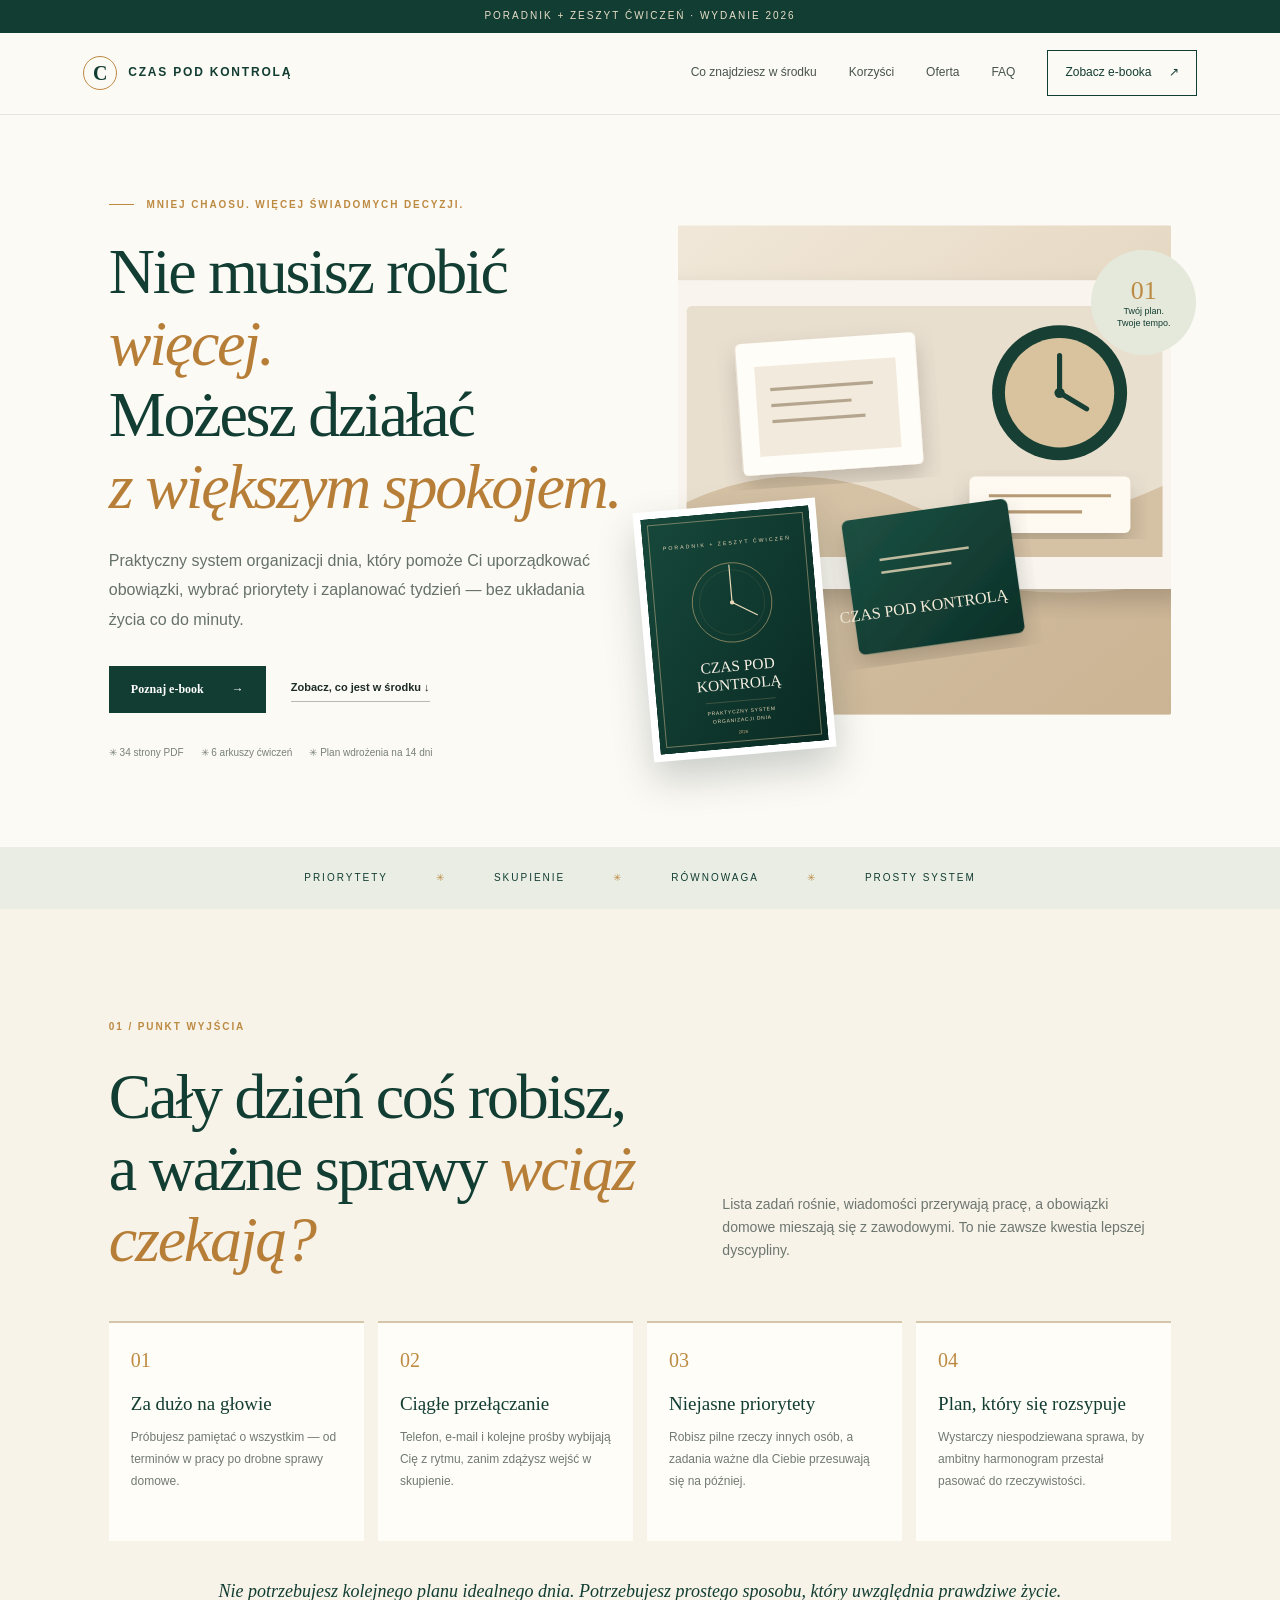
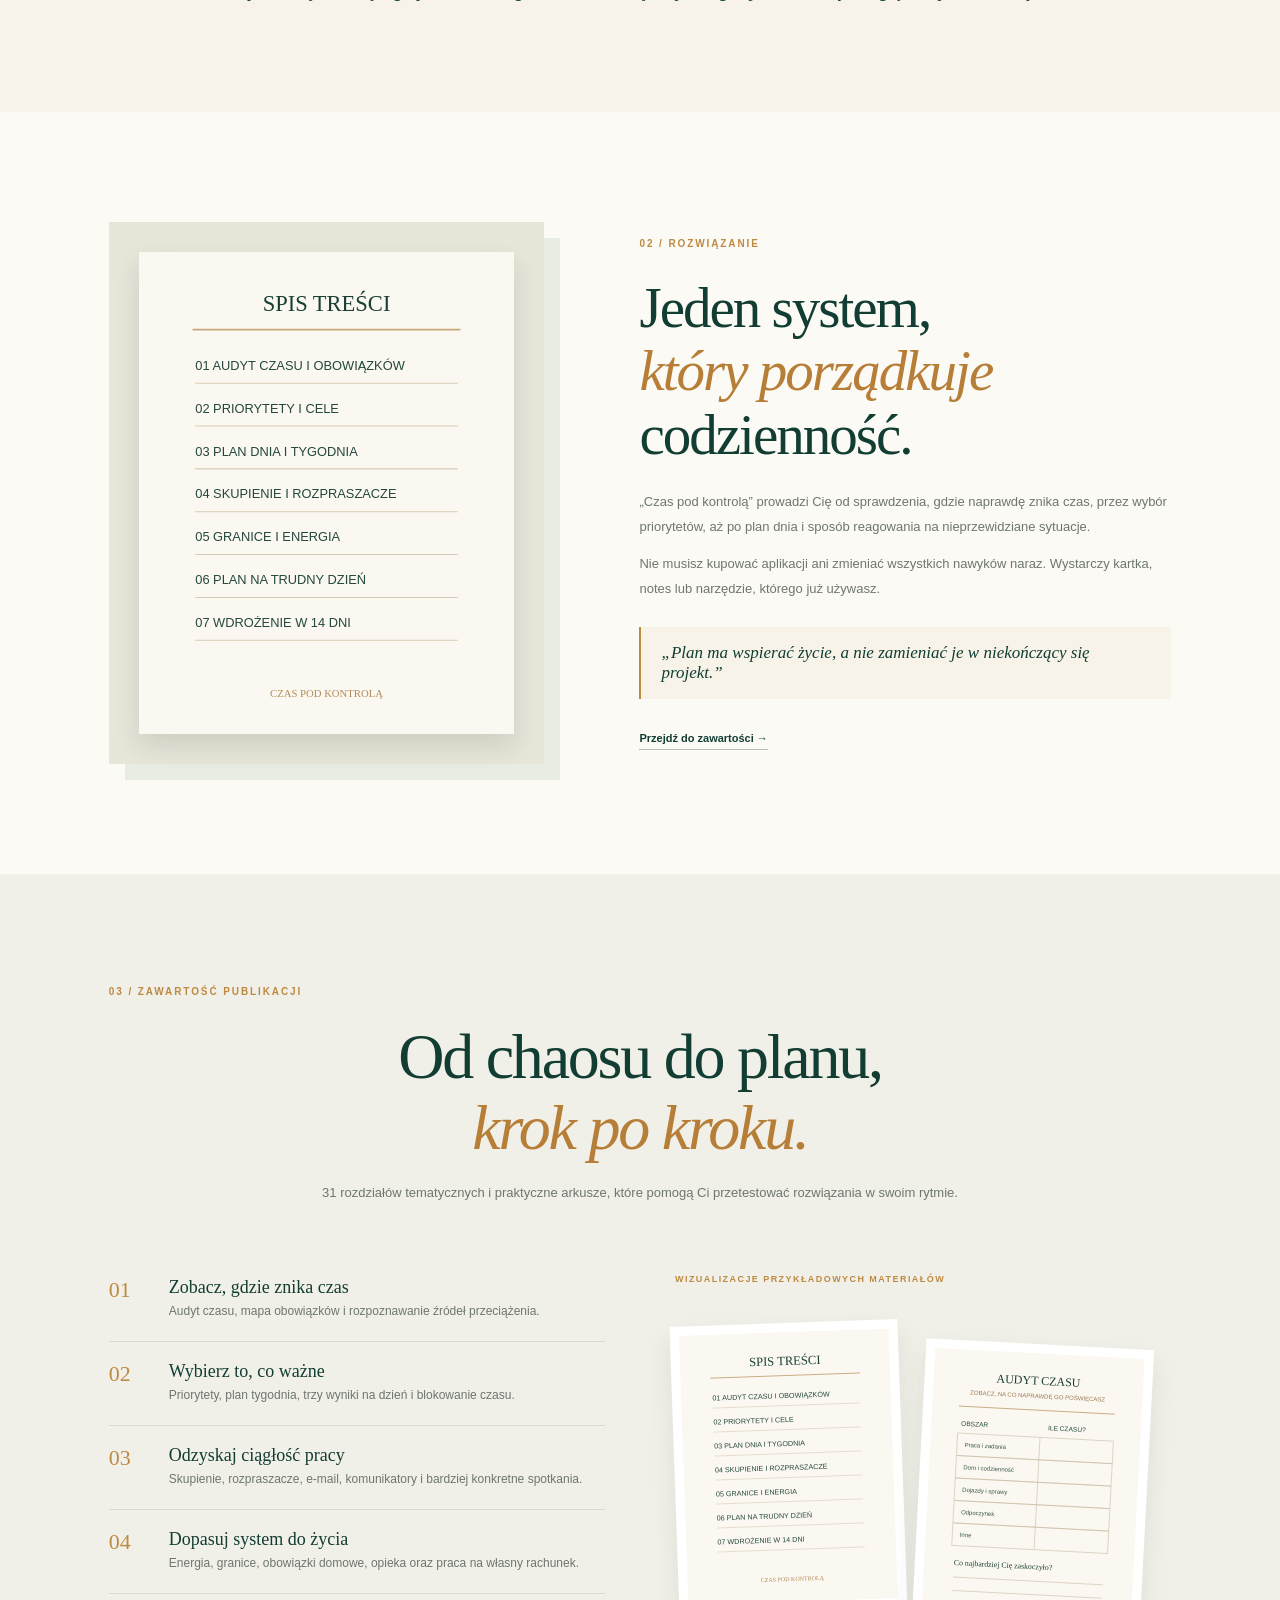
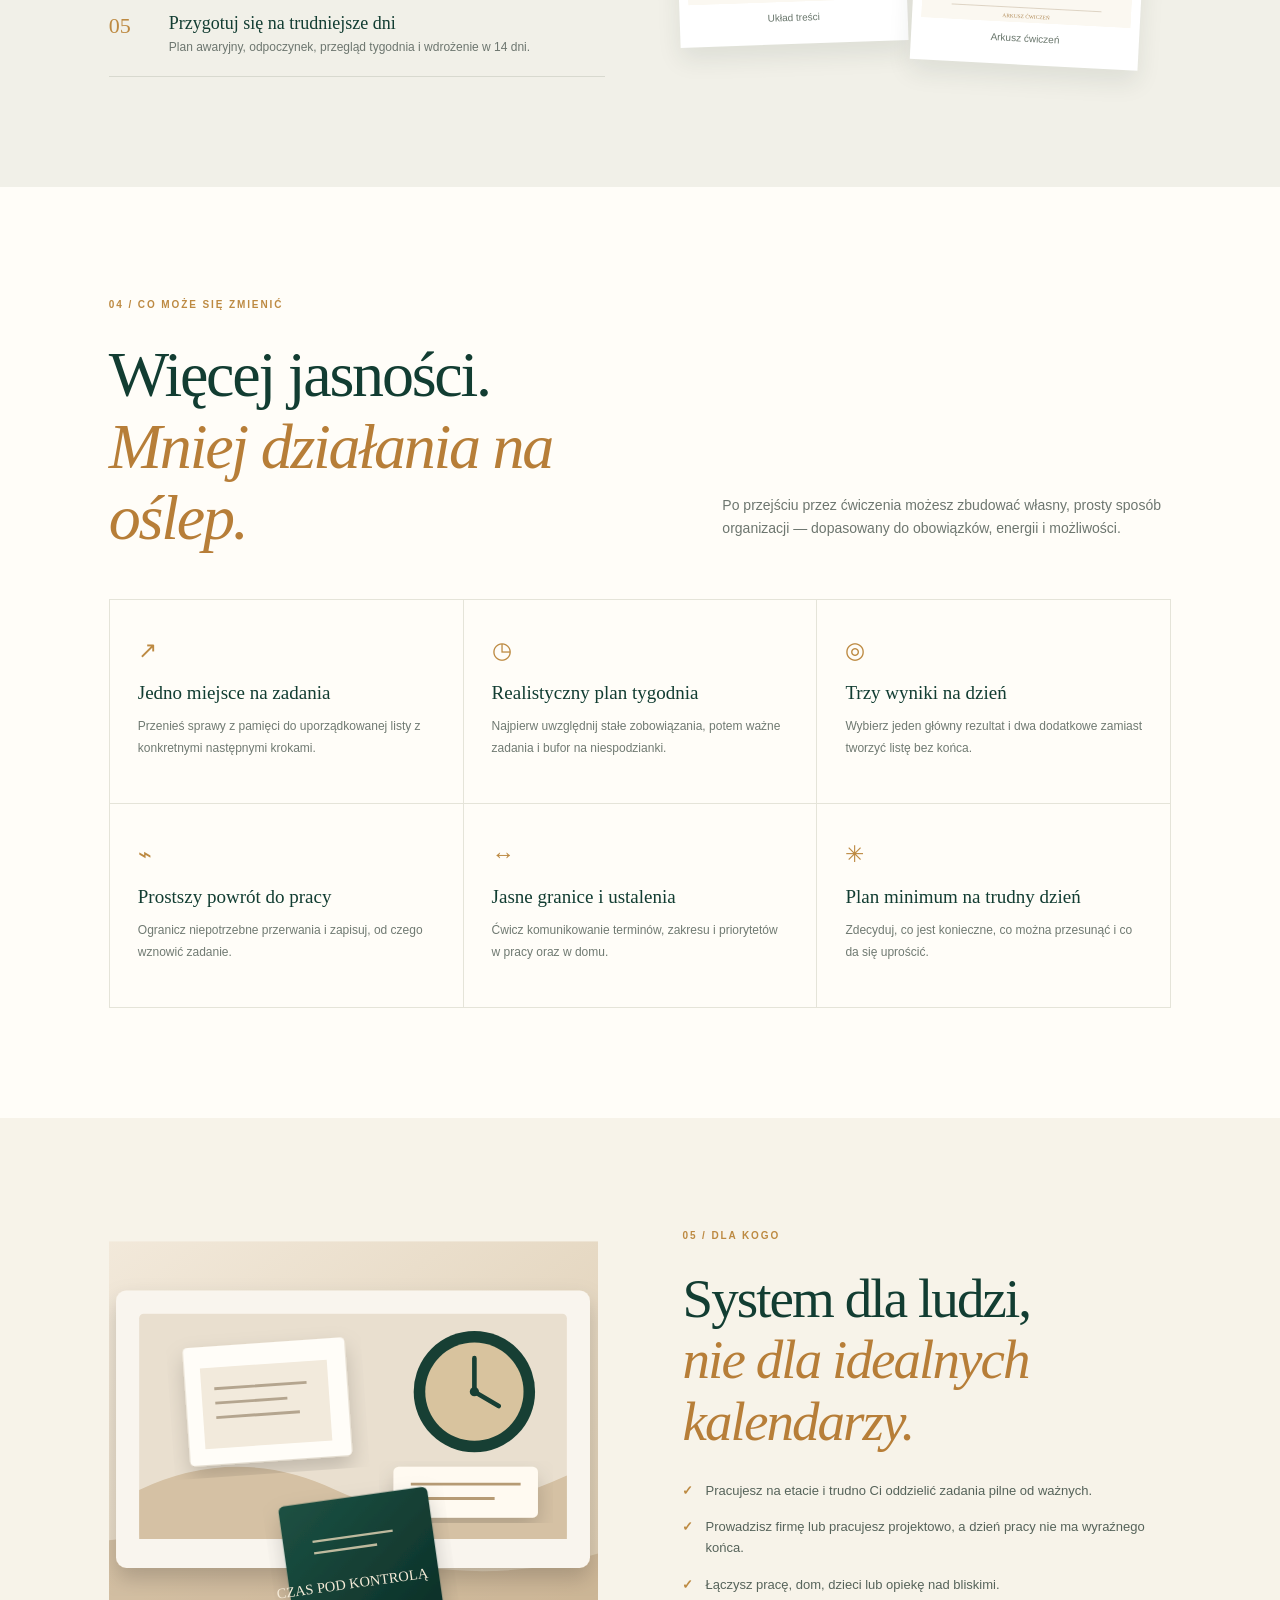
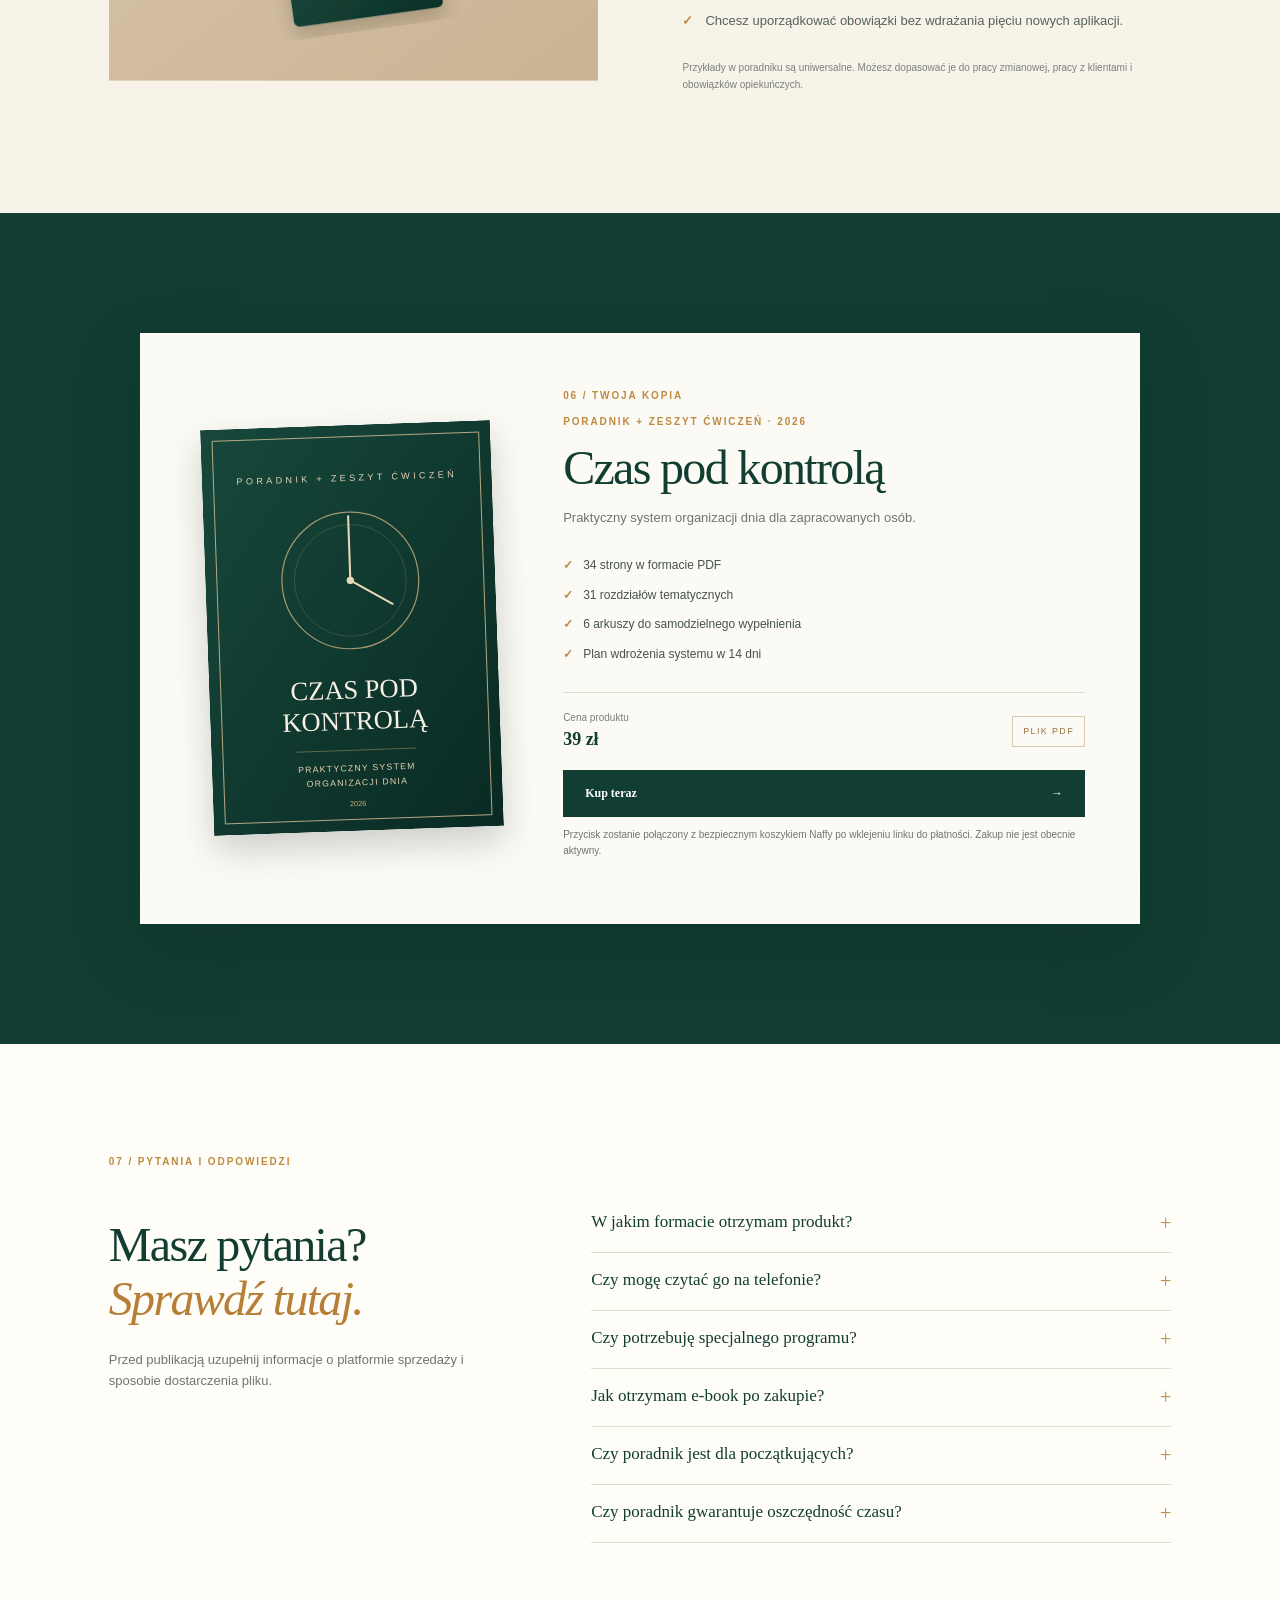
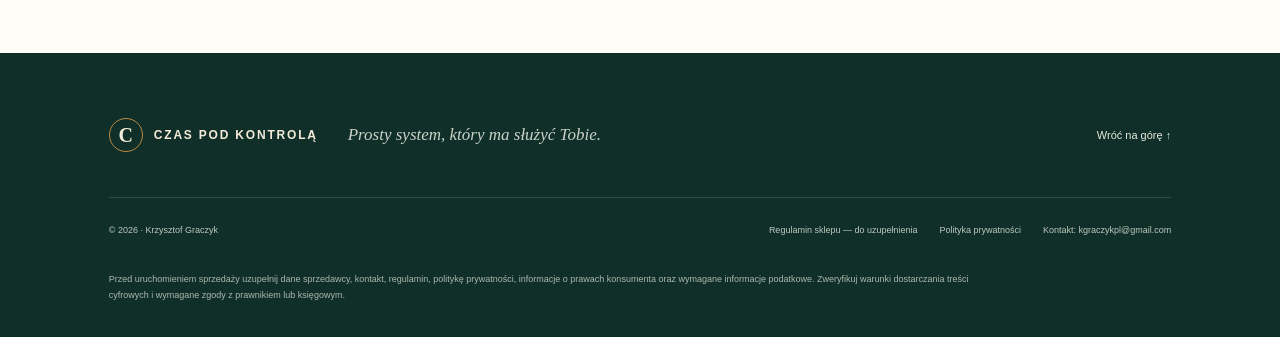
==== commit 7ae39b25: "Add seller details and privacy policy link" ====
--- a/czas-pod-kontrola/index.html
+++ b/czas-pod-kontrola/index.html
@@ -21,7 +21,7 @@
 <section class="offer section" id="oferta"><div class="offer-card"><div class="offer-cover"><img src="assets/cover-01.svg" alt="Wizualizacja okładki Czas pod kontrolą"></div><div class="offer-copy"><div class="section-kicker">06 / TWOJA KOPIA</div><p class="eyebrow">PORADNIK + ZESZYT ĆWICZEŃ · 2026</p><h2>Czas pod kontrolą</h2><p>Praktyczny system organizacji dnia dla zapracowanych osób.</p><ul class="offer-checks"><li>34 strony w formacie PDF</li><li>31 rozdziałów tematycznych</li><li>6 arkuszy do samodzielnego wypełnienia</li><li>Plan wdrożenia systemu w 14 dni</li></ul><div class="price-row"><div><small>Cena produktu</small><strong>39 zł</strong></div><span class="format-tag">PLIK PDF</span></div><button class="button primary buy-button" type="button">Kup teraz <span>→</span></button><p class="checkout-note">Przycisk zostanie połączony z bezpiecznym koszykiem Naffy po wklejeniu linku do płatności. Zakup nie jest obecnie aktywny.</p></div></div></section>
 <section class="faq section" id="faq"><div class="section-kicker">07 / PYTANIA I ODPOWIEDZI</div><div class="faq-layout"><div><h2>Masz pytania?<br><em>Sprawdź tutaj.</em></h2><p>Przed publikacją uzupełnij informacje o platformie sprzedaży i sposobie dostarczenia pliku.</p></div><div class="faq-list"><details><summary>W jakim formacie otrzymam produkt?<span>+</span></summary><p>Produkt jest przygotowany jako plik PDF. E-book ma 34 strony.</p></details><details><summary>Czy mogę czytać go na telefonie?<span>+</span></summary><p>Tak. Pliki PDF można otwierać na telefonach, tabletach i komputerach za pomocą czytnika PDF lub przeglądarki obsługującej ten format.</p></details><details><summary>Czy potrzebuję specjalnego programu?<span>+</span></summary><p>Nie jest potrzebne specjalistyczne oprogramowanie. Wystarczy aplikacja lub przeglądarka obsługująca PDF.</p></details><details><summary>Jak otrzymam e-book po zakupie?<span>+</span></summary><p>Sposób dostarczenia należy skonfigurować w Naffy. Po podłączeniu koszyka należy tu potwierdzić dokładny sposób i termin dostawy.</p></details><details><summary>Czy poradnik jest dla początkujących?<span>+</span></summary><p>Tak. Zaczyna od audytu czasu i porządkowania obowiązków, a następnie przechodzi do priorytetów, planowania i wdrożenia systemu.</p></details><details><summary>Czy poradnik gwarantuje oszczędność czasu?<span>+</span></summary><p>Nie. Publikacja nie gwarantuje określonej oszczędności czasu ani wzrostu produktywności. Efekty zależą m.in. od rodzaju pracy, obciążenia i sytuacji życiowej.</p></details></div></div></section>
 </main>
-<footer class="footer"><div class="footer-main"><a class="brand light" href="#start"><span class="brand-mark">C</span><span>CZAS <b>POD KONTROLĄ</b></span></a><p>Prosty system, który ma służyć Tobie.</p><a href="#start" class="backtop">Wróć na górę ↑</a></div><div class="footer-bottom"><span>© 2026 · [NAZWA SPRZEDAWCY]</span><div><a href="#">Regulamin sklepu — do uzupełnienia</a><a href="#">Polityka prywatności — do uzupełnienia</a><a href="#">Kontakt — do uzupełnienia</a></div></div><p class="legal-placeholder">Przed uruchomieniem sprzedaży uzupełnij dane sprzedawcy, kontakt, regulamin, politykę prywatności, informacje o prawach konsumenta oraz wymagane informacje podatkowe. Zweryfikuj warunki dostarczania treści cyfrowych i wymagane zgody z prawnikiem lub księgowym.</p></footer>
+<footer class="footer"><div class="footer-main"><a class="brand light" href="#start"><span class="brand-mark">C</span><span>CZAS <b>POD KONTROLĄ</b></span></a><p>Prosty system, który ma służyć Tobie.</p><a href="#start" class="backtop">Wróć na górę ↑</a></div><div class="footer-bottom"><span>© 2026 · Krzysztof Graczyk</span><div><a href="#">Regulamin sklepu — do uzupełnienia</a><a href="polityka-prywatnosci.html">Polityka prywatności</a><a href="mailto:kgraczykpl@gmail.com">Kontakt: kgraczykpl@gmail.com</a></div></div><p class="legal-placeholder">Przed uruchomieniem sprzedaży uzupełnij dane sprzedawcy, kontakt, regulamin, politykę prywatności, informacje o prawach konsumenta oraz wymagane informacje podatkowe. Zweryfikuj warunki dostarczania treści cyfrowych i wymagane zgody z prawnikiem lub księgowym.</p></footer>
 <div class="notice" role="status" aria-live="polite"></div>
 <script src="script.js"></script>
 </body></html>
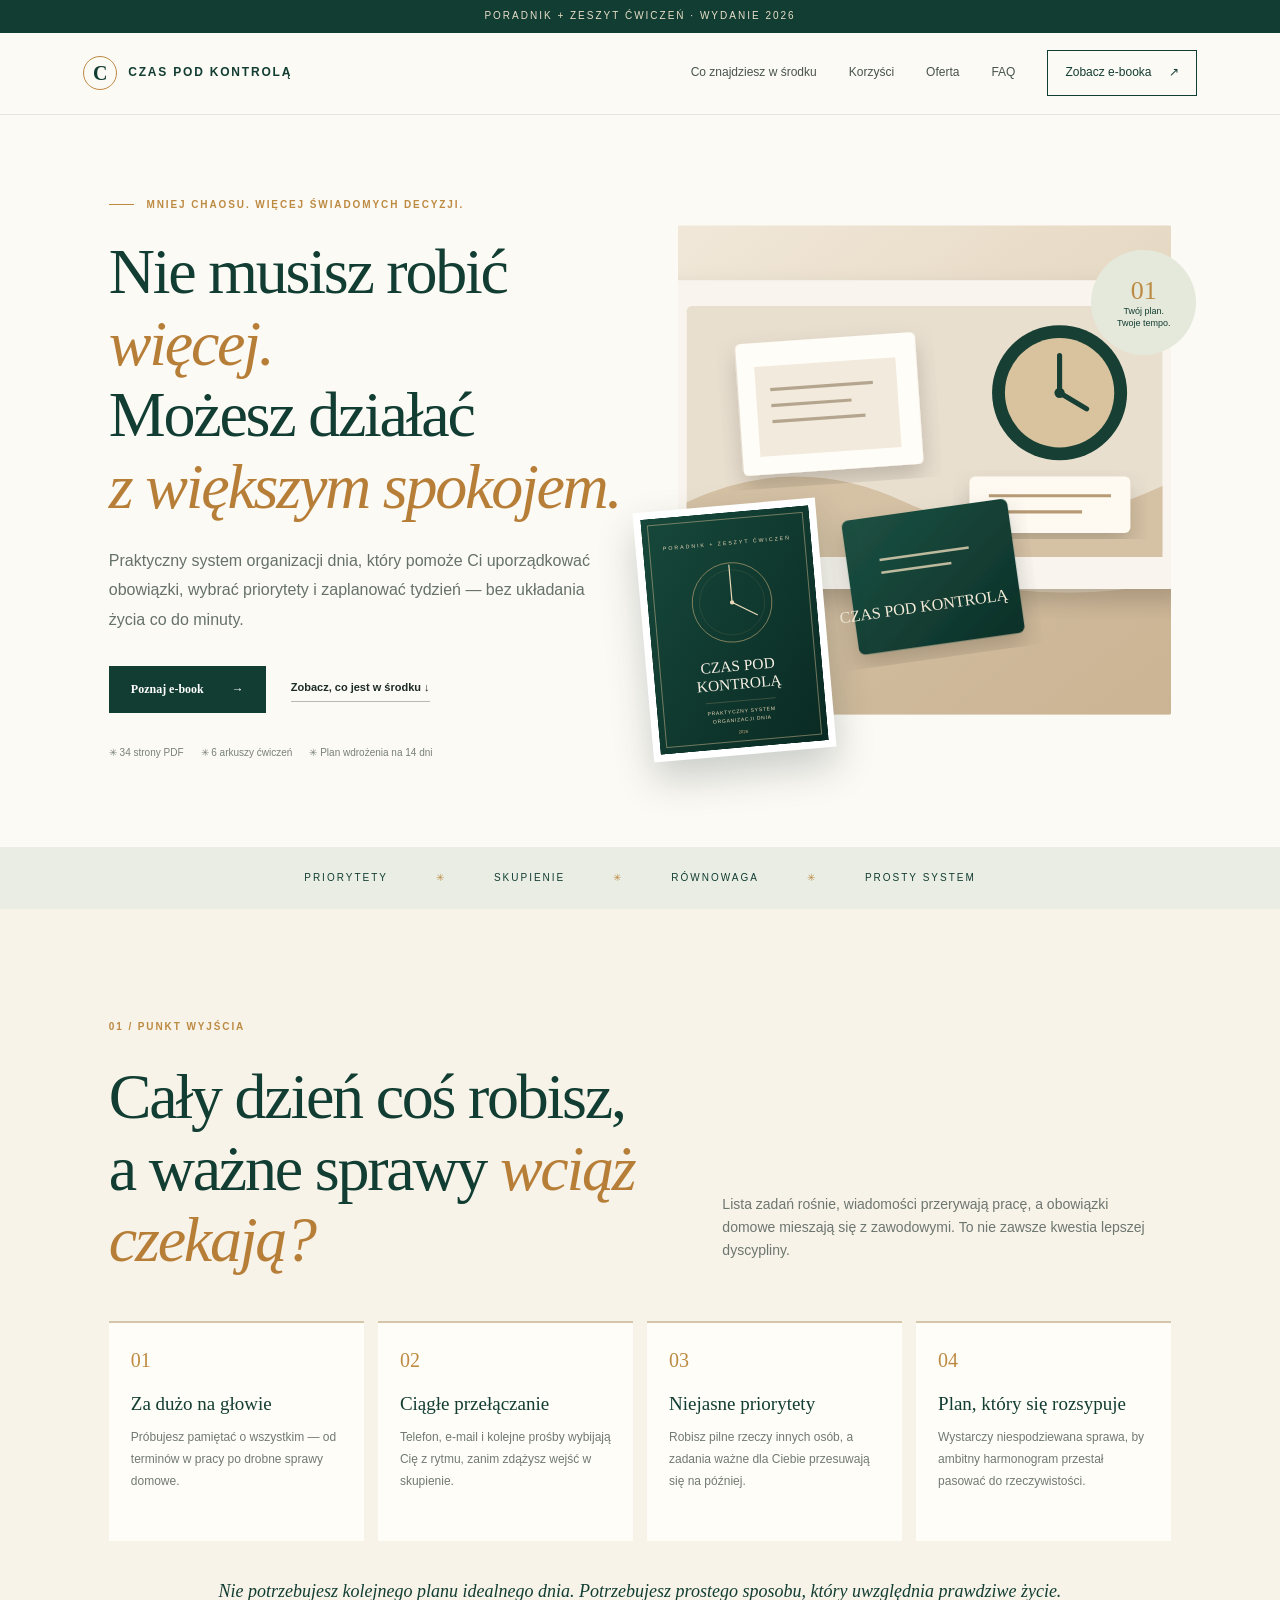
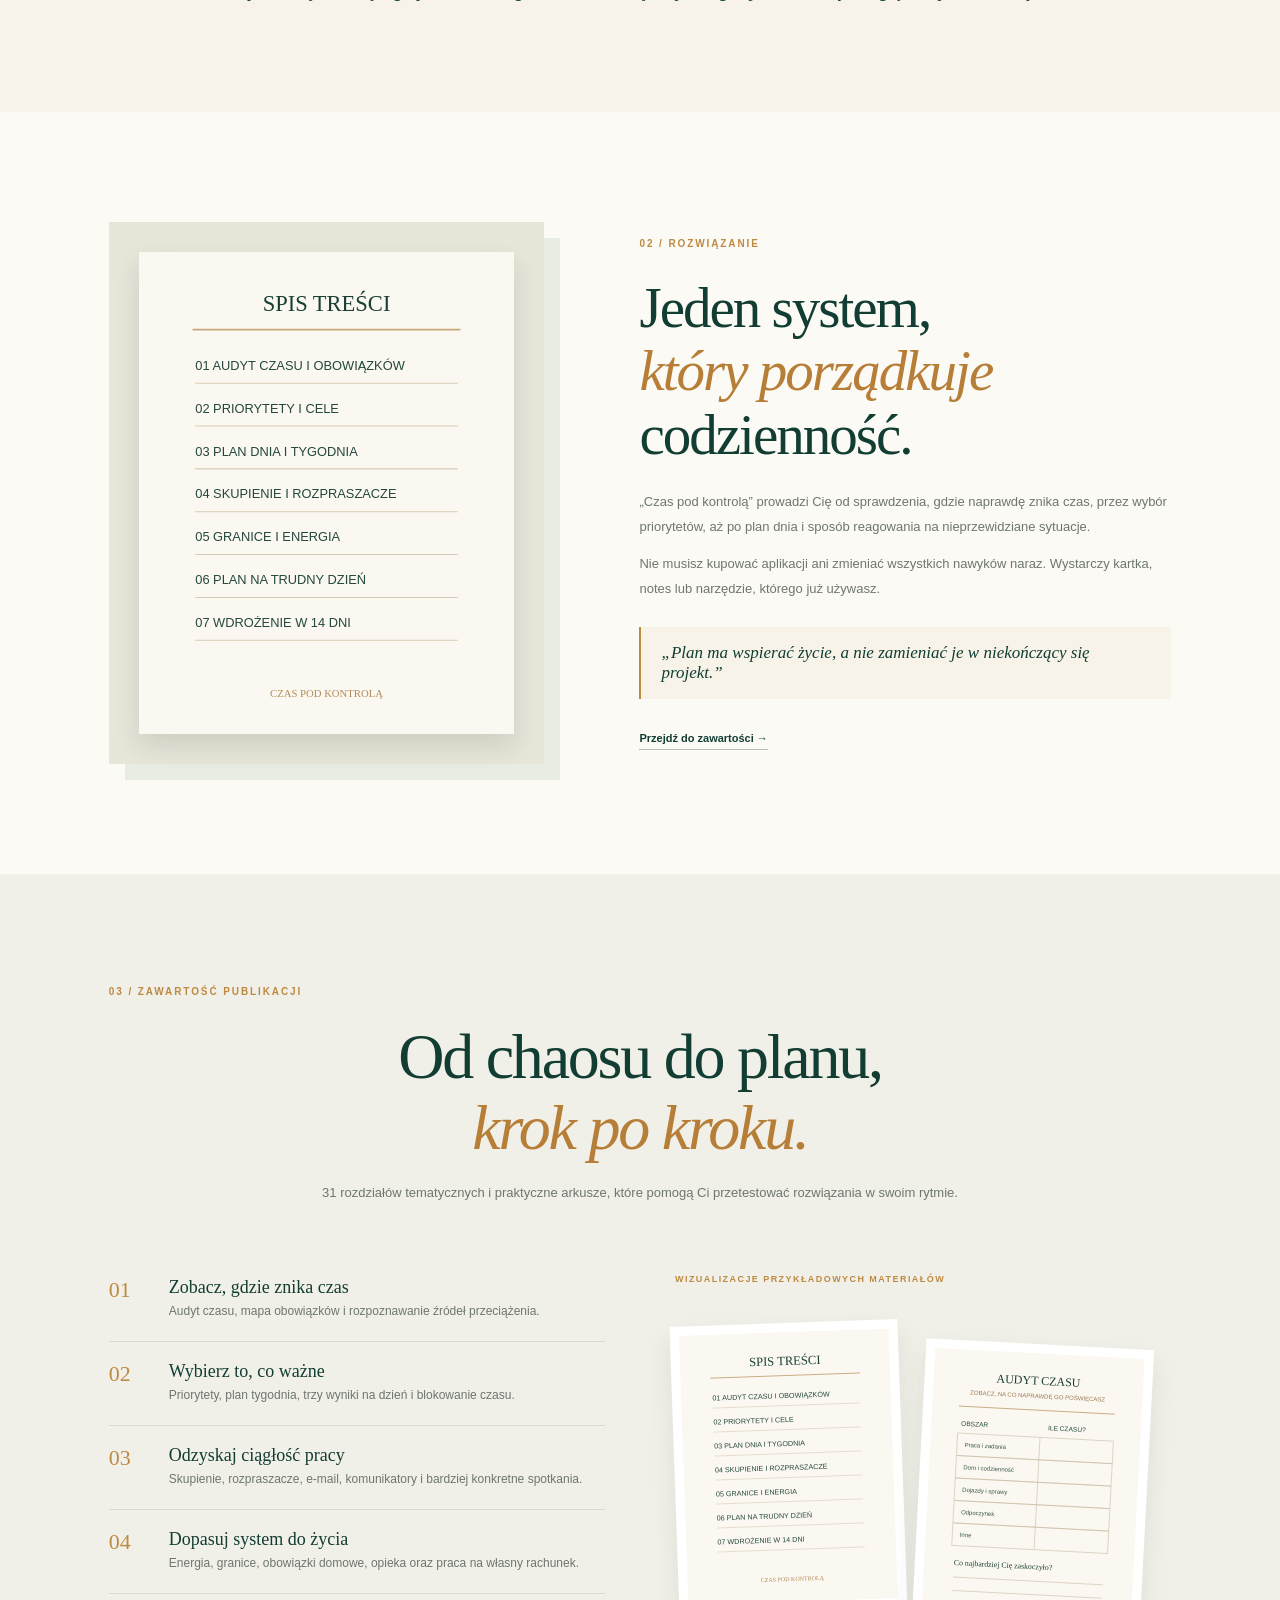
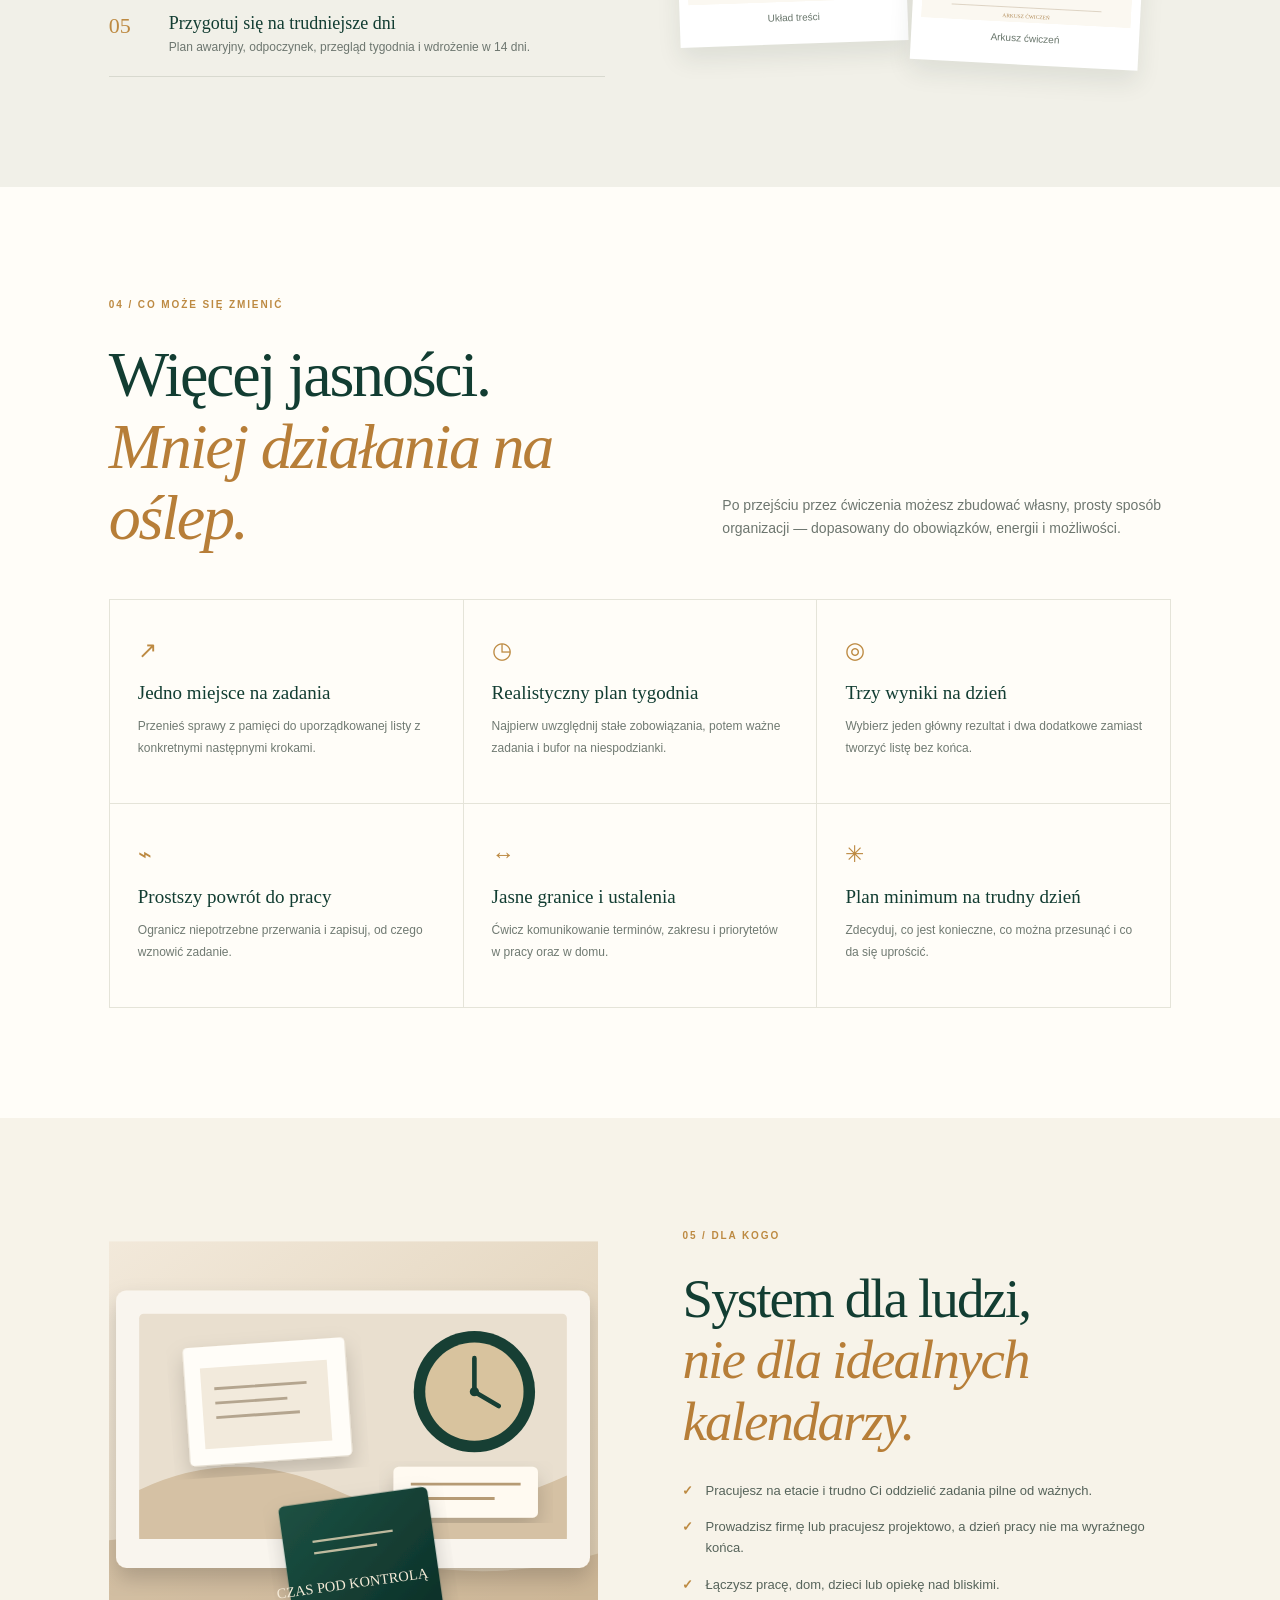
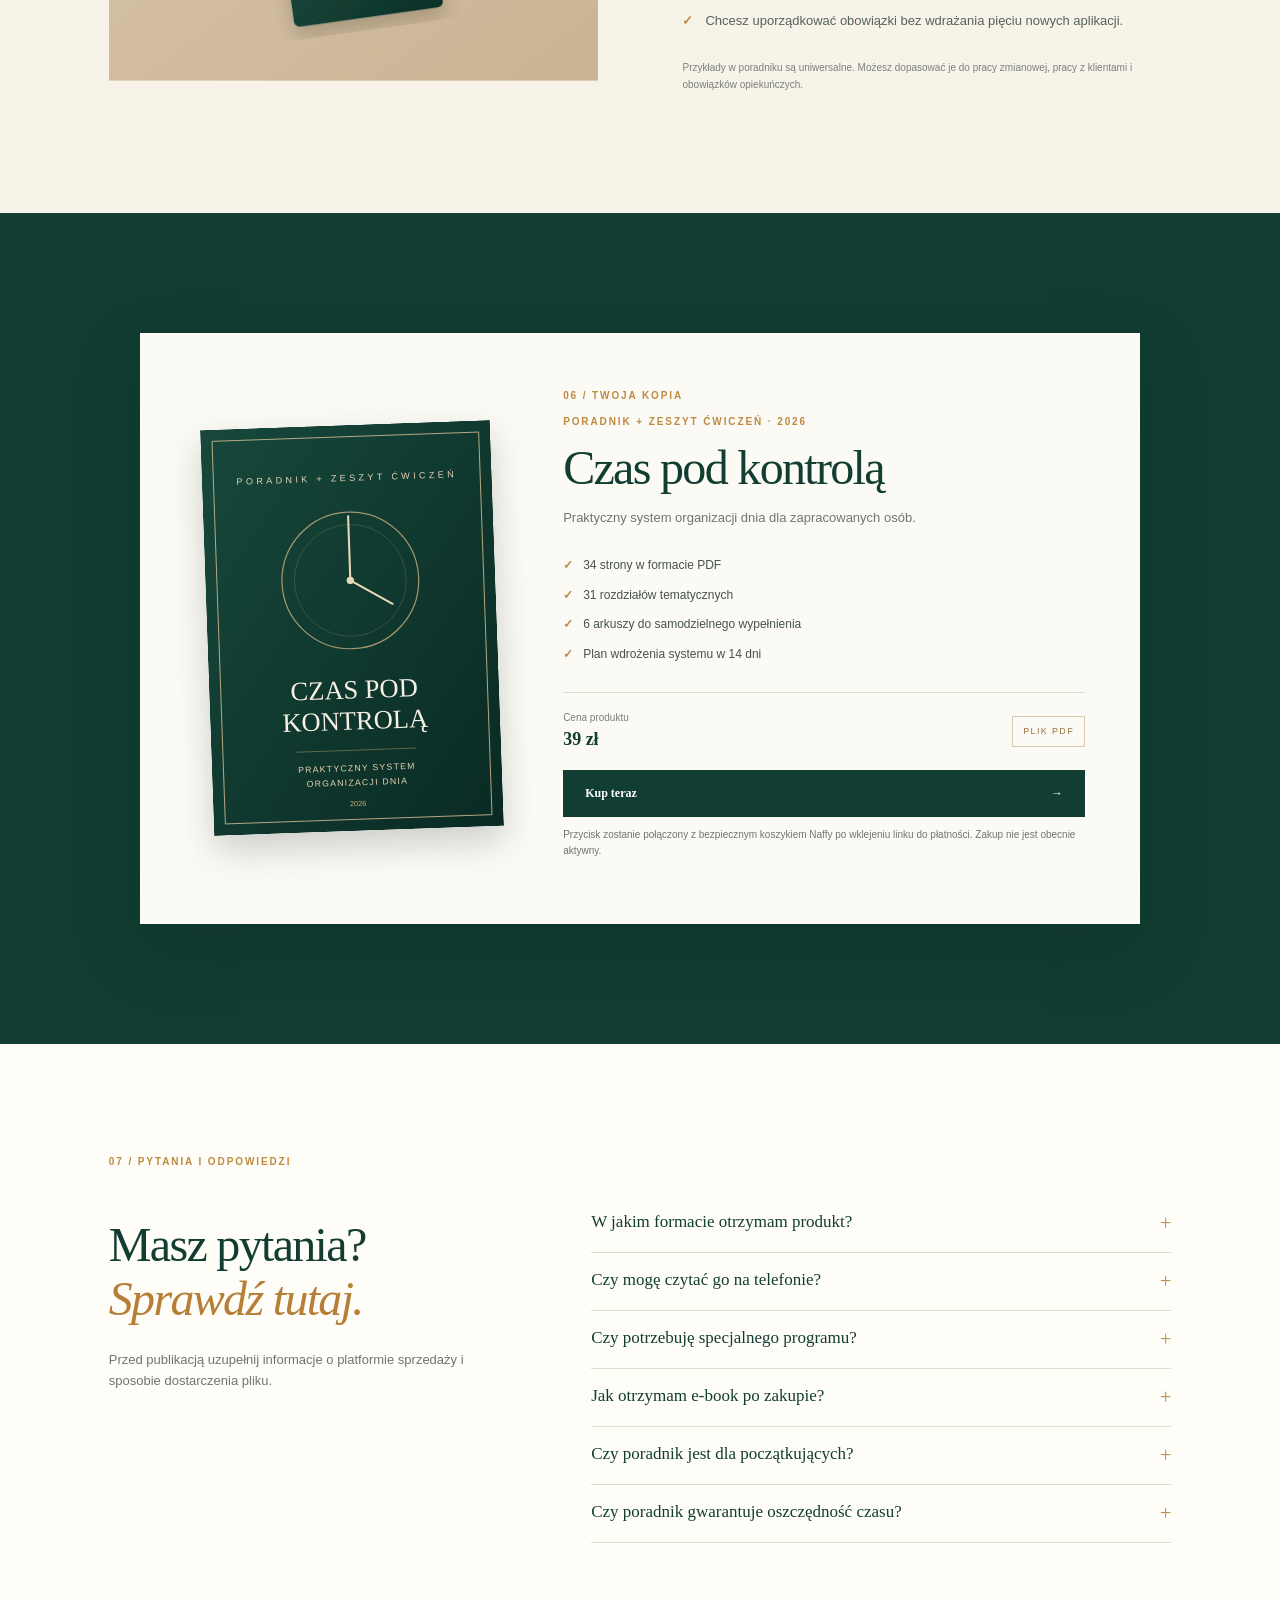
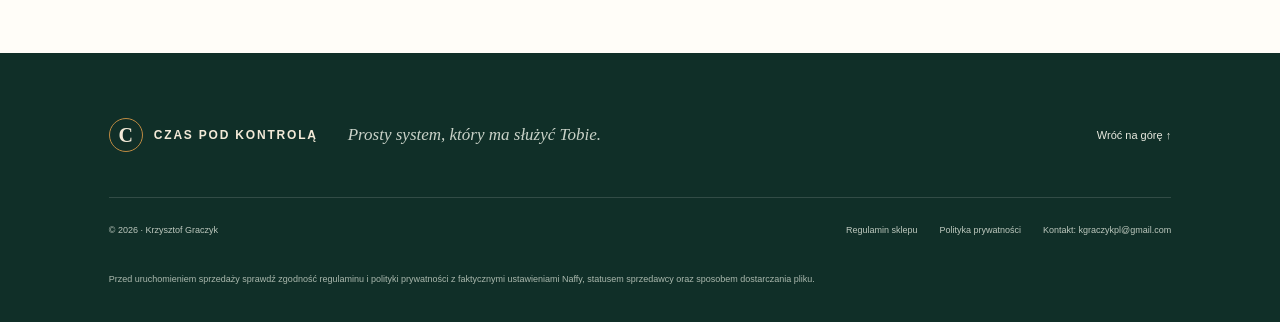
==== commit f55dbb60: "Podłącz regulamin sklepu w stopce" ====
--- a/czas-pod-kontrola/index.html
+++ b/czas-pod-kontrola/index.html
@@ -21,7 +21,7 @@
 <section class="offer section" id="oferta"><div class="offer-card"><div class="offer-cover"><img src="assets/cover-01.svg" alt="Wizualizacja okładki Czas pod kontrolą"></div><div class="offer-copy"><div class="section-kicker">06 / TWOJA KOPIA</div><p class="eyebrow">PORADNIK + ZESZYT ĆWICZEŃ · 2026</p><h2>Czas pod kontrolą</h2><p>Praktyczny system organizacji dnia dla zapracowanych osób.</p><ul class="offer-checks"><li>34 strony w formacie PDF</li><li>31 rozdziałów tematycznych</li><li>6 arkuszy do samodzielnego wypełnienia</li><li>Plan wdrożenia systemu w 14 dni</li></ul><div class="price-row"><div><small>Cena produktu</small><strong>39 zł</strong></div><span class="format-tag">PLIK PDF</span></div><button class="button primary buy-button" type="button">Kup teraz <span>→</span></button><p class="checkout-note">Przycisk zostanie połączony z bezpiecznym koszykiem Naffy po wklejeniu linku do płatności. Zakup nie jest obecnie aktywny.</p></div></div></section>
 <section class="faq section" id="faq"><div class="section-kicker">07 / PYTANIA I ODPOWIEDZI</div><div class="faq-layout"><div><h2>Masz pytania?<br><em>Sprawdź tutaj.</em></h2><p>Przed publikacją uzupełnij informacje o platformie sprzedaży i sposobie dostarczenia pliku.</p></div><div class="faq-list"><details><summary>W jakim formacie otrzymam produkt?<span>+</span></summary><p>Produkt jest przygotowany jako plik PDF. E-book ma 34 strony.</p></details><details><summary>Czy mogę czytać go na telefonie?<span>+</span></summary><p>Tak. Pliki PDF można otwierać na telefonach, tabletach i komputerach za pomocą czytnika PDF lub przeglądarki obsługującej ten format.</p></details><details><summary>Czy potrzebuję specjalnego programu?<span>+</span></summary><p>Nie jest potrzebne specjalistyczne oprogramowanie. Wystarczy aplikacja lub przeglądarka obsługująca PDF.</p></details><details><summary>Jak otrzymam e-book po zakupie?<span>+</span></summary><p>Sposób dostarczenia należy skonfigurować w Naffy. Po podłączeniu koszyka należy tu potwierdzić dokładny sposób i termin dostawy.</p></details><details><summary>Czy poradnik jest dla początkujących?<span>+</span></summary><p>Tak. Zaczyna od audytu czasu i porządkowania obowiązków, a następnie przechodzi do priorytetów, planowania i wdrożenia systemu.</p></details><details><summary>Czy poradnik gwarantuje oszczędność czasu?<span>+</span></summary><p>Nie. Publikacja nie gwarantuje określonej oszczędności czasu ani wzrostu produktywności. Efekty zależą m.in. od rodzaju pracy, obciążenia i sytuacji życiowej.</p></details></div></div></section>
 </main>
-<footer class="footer"><div class="footer-main"><a class="brand light" href="#start"><span class="brand-mark">C</span><span>CZAS <b>POD KONTROLĄ</b></span></a><p>Prosty system, który ma służyć Tobie.</p><a href="#start" class="backtop">Wróć na górę ↑</a></div><div class="footer-bottom"><span>© 2026 · Krzysztof Graczyk</span><div><a href="#">Regulamin sklepu — do uzupełnienia</a><a href="polityka-prywatnosci.html">Polityka prywatności</a><a href="mailto:kgraczykpl@gmail.com">Kontakt: kgraczykpl@gmail.com</a></div></div><p class="legal-placeholder">Przed uruchomieniem sprzedaży uzupełnij dane sprzedawcy, kontakt, regulamin, politykę prywatności, informacje o prawach konsumenta oraz wymagane informacje podatkowe. Zweryfikuj warunki dostarczania treści cyfrowych i wymagane zgody z prawnikiem lub księgowym.</p></footer>
+<footer class="footer"><div class="footer-main"><a class="brand light" href="#start"><span class="brand-mark">C</span><span>CZAS <b>POD KONTROLĄ</b></span></a><p>Prosty system, który ma służyć Tobie.</p><a href="#start" class="backtop">Wróć na górę ↑</a></div><div class="footer-bottom"><span>© 2026 · Krzysztof Graczyk</span><div><a href="regulamin.html">Regulamin sklepu</a><a href="polityka-prywatnosci.html">Polityka prywatności</a><a href="mailto:kgraczykpl@gmail.com">Kontakt: kgraczykpl@gmail.com</a></div></div><p class="legal-placeholder">Przed uruchomieniem sprzedaży sprawdź zgodność regulaminu i polityki prywatności z faktycznymi ustawieniami Naffy, statusem sprzedawcy oraz sposobem dostarczania pliku.</p></footer>
 <div class="notice" role="status" aria-live="polite"></div>
 <script src="script.js"></script>
 </body></html>
